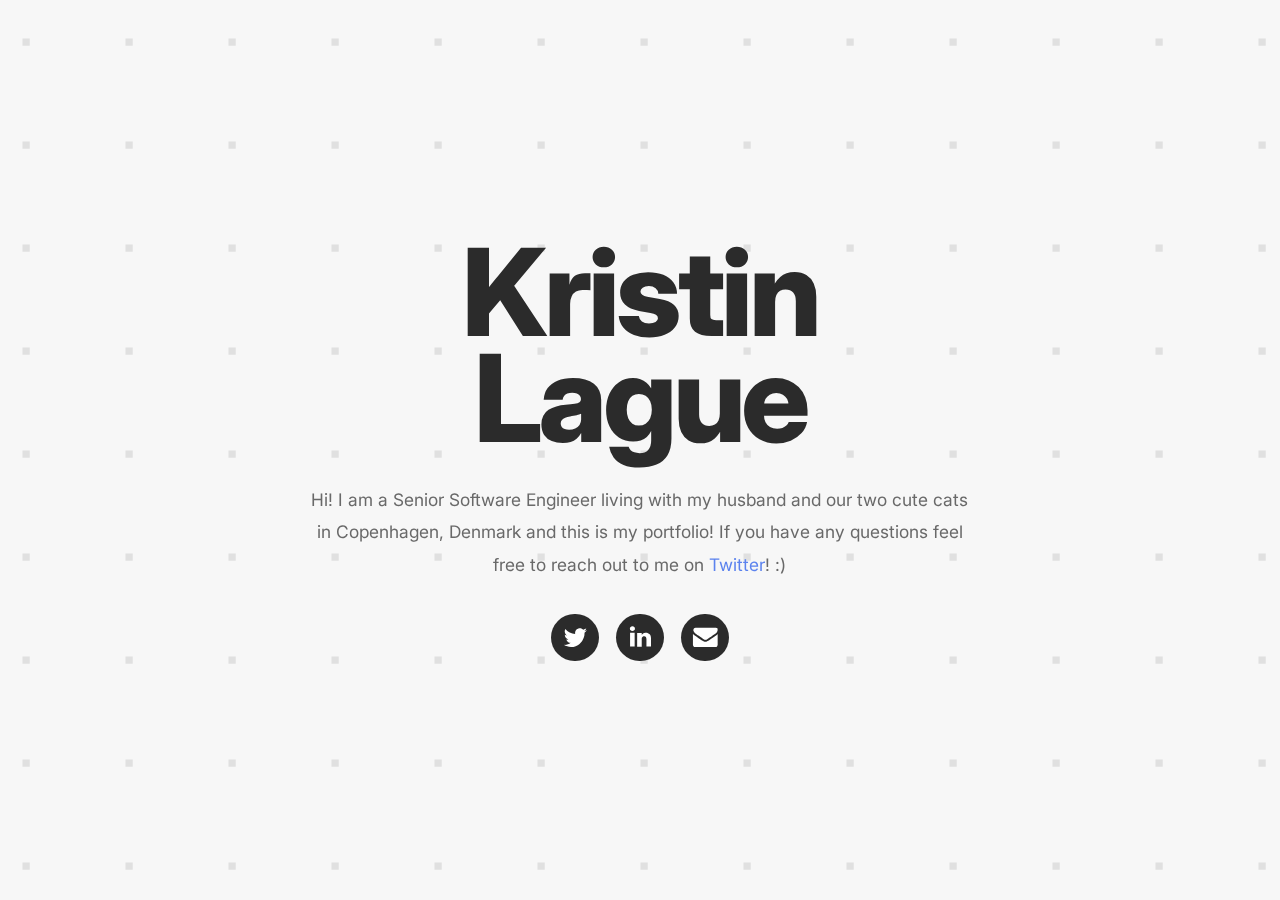
==== index.html @ d28fec61 "Testing Upload" ====
<!DOCTYPE HTML>
<html lang="en">
	<head>
		<title>Portfolio</title>
		<meta charset="utf-8" />
		<meta name="viewport" content="width=device-width,initial-scale=1" />
		<meta name="description" content="test site" />
		<meta property="og:site_name" content="Portfolio" />
		<meta property="og:title" content="Portfolio" />
		<meta property="og:type" content="website" />
		<meta property="og:description" content="test site" />
		<link href="https://fonts.googleapis.com/css?display=swap&family=Inter:800,800italic,400,400italic" rel="stylesheet" type="text/css" />
		<link rel="stylesheet" href="assets/main.css" />
	</head>
	<body>
		<div id="wrapper">
			<div id="main">
				<div class="inner">
					<h1 id="text02">Kristin Lague</h1>
					<p id="text05">Hi! I am a Senior Software Engineer living with my husband and our two cute cats in Copenhagen, Denmark and this is my portfolio! If you have any questions feel free to reach out to me on <a href="https://twitter.com/itsKristinSrsly">Twitter</a>! :)</p>
					<ul id="icons01" class="icons">
						<li>
							<a class="n01" href="https://domain.ext/path">
								<svg><use xlink:href="assets/icons.svg#twitter"></use></svg>
								<span class="label">Twitter</span>
							</a>
						</li><li>
							<a class="n02" href="https://domain.ext/path">
								<svg><use xlink:href="assets/icons.svg#linkedin"></use></svg>
								<span class="label">LinkedIn</span>
							</a>
						</li><li>
							<a class="n03" href="mailto:user@domain.ext">
								<svg><use xlink:href="assets/icons.svg#email"></use></svg>
								<span class="label">Email</span>
							</a>
						</li>
					</ul>
				</div>
			</div>
		</div>
		<script src="assets/main.js"></script>
	</body>
</html>
---- assets/main.css ----
html,body,div,span,applet,object,iframe,h1,h2,h3,h4,h5,h6,p,blockquote,pre,a,abbr,acronym,address,big,cite,code,del,dfn,em,img,ins,kbd,q,s,samp,small,strike,strong,sub,sup,tt,var,b,u,i,center,dl,dt,dd,ol,ul,li,fieldset,form,label,legend,table,caption,tbody,tfoot,thead,tr,th,td,article,aside,canvas,details,embed,figure,figcaption,footer,header,hgroup,menu,nav,output,ruby,section,summary,time,mark,audio,video{margin:0;padding:0;border:0;font-size:100%;font:inherit;vertical-align:baseline;}article,aside,details,figcaption,figure,footer,header,hgroup,menu,nav,section{display:block;}body{line-height:1;}ol,ul{list-style:none;}blockquote,q{quotes:none;}blockquote:before,blockquote:after,q:before,q:after{content:'';content:none;}table{border-collapse:collapse;border-spacing:0;}body{-webkit-text-size-adjust:none}mark{background-color:transparent;color:inherit}input::-moz-focus-inner{border:0;padding:0}input[type="text"],input[type="email"],select,textarea{-moz-appearance:none;-webkit-appearance:none;-ms-appearance:none;appearance:none}

*, *:before, *:after {
	box-sizing: border-box;
}

body {
	line-height: 1.0;
	min-height: var(--viewport-height);
	min-width: 320px;
	overflow-x: hidden;
	word-wrap: break-word;
	background-color: #F7F7F7;
}

body:before {
	background-attachment: scroll;
	content: '';
	display: block;
	height: var(--background-height);
	left: 0;
	pointer-events: none;
	position: fixed;
	top: 0;
	transform: scale(1);
	width: 100vw;
	z-index: 0;
	background-image: url('data:image/svg+xml;charset=utf8,%3Csvg%20xmlns%3D%22http%3A%2F%2Fwww.w3.org%2F2000%2Fsvg%22%20viewBox%3D%220%200%20512%20512%22%20width%3D%22512%22%20height%3D%22512%22%20preserveAspectRatio%3D%22none%22%3E%20%3Crect%20x%3D%22256%22%20y%3D%22256%22%20width%3D%227.01%25%22%20height%3D%227.01%25%22%20fill%3D%22rgba(0,0,0,0.09)%22%20%2F%3E%3C%2Fsvg%3E');
	background-size: 103px;
	background-position: center;
	background-repeat: repeat;
}

:root {
	--background-height: 100vh;
	--site-language-alignment: left;
	--site-language-direction: ltr;
	--site-language-flex-alignment: flex-start;
	--site-language-indent-left: 1;
	--site-language-indent-right: 0;
	--viewport-height: 100vh;
}

html {
	font-size: 18pt;
}

u {
	text-decoration: underline;
}

strong {
	color: inherit;
	font-weight: bolder;
}

em {
	font-style: italic;
}

code {
	background-color: rgba(144,144,144,0.25);
	border-radius: 0.25em;
	font-family: 'Lucida Console', 'Courier New', monospace;
	font-size: 0.9em;
	font-weight: normal;
	letter-spacing: 0;
	margin: 0 0.25em;
	padding: 0.25em 0.5em;
	text-indent: 0;
}

mark {
	background-color: rgba(144,144,144,0.25);
}

s {
	text-decoration: line-through;
}

sub {
	font-size: smaller;
	vertical-align: sub;
}

sup {
	font-size: smaller;
	vertical-align: super;
}

a {
	color: inherit;
	text-decoration: underline;
	transition: color 0.25s ease;
}

#wrapper {
	-webkit-overflow-scrolling: touch;
	align-items: center;
	display: flex;
	flex-direction: column;
	justify-content: center;
	min-height: var(--viewport-height);
	overflow: hidden;
	position: relative;
	z-index: 2;
}

#main {
	--alignment: center;
	--flex-alignment: center;
	--indent-left: 1;
	--indent-right: 1;
	--border-radius-tl: 0;
	--border-radius-tr: 0;
	--border-radius-br: 0;
	--border-radius-bl: 0;
	align-items: center;
	display: flex;
	flex-grow: 0;
	flex-shrink: 0;
	justify-content: center;
	max-width: 100%;
	position: relative;
	text-align: var(--alignment);
	z-index: 1;
}

#main > .inner {
	--padding-horizontal: 4rem;
	--padding-vertical: 6rem;
	--spacing: 1.875rem;
	--width: 46rem;
	border-radius: var(--border-radius-tl) var(--border-radius-tr) var(--border-radius-br) var(--border-radius-bl);
	max-width: 100%;
	position: relative;
	width: var(--width);
	z-index: 1;
	padding: var(--padding-vertical) var(--padding-horizontal);
}

#main > .inner > * {
	margin-top: var(--spacing);
	margin-bottom: var(--spacing);
}

#main > .inner > :first-child {
	margin-top: 0 !important;
}

#main > .inner > :last-child {
	margin-bottom: 0 !important;
}

#main > .inner > .full {
	margin-left: calc(var(--padding-horizontal) * -1);
	max-width: calc(100% + calc(var(--padding-horizontal) * 2) + 0.4725px);
	width: calc(100% + calc(var(--padding-horizontal) * 2) + 0.4725px);
}

#main > .inner > .full:first-child {
	border-top-left-radius: inherit;
	border-top-right-radius: inherit;
	margin-top: calc(var(--padding-vertical) * -1) !important;
}

#main > .inner > .full:last-child {
	border-bottom-left-radius: inherit;
	border-bottom-right-radius: inherit;
	margin-bottom: calc(var(--padding-vertical) * -1) !important;
}

#main > .inner > .full.screen {
	border-radius: 0 !important;
	max-width: 100vw;
	position: relative;
	width: 100vw;
	left: 50%;
	margin-left: -50vw;
	right: auto;
}

body.is-instant #main, body.is-instant #main > .inner > *,body.is-instant #main > .inner > section > *  {
	transition: none !important;
}

body.is-instant:after {
	display: none !important;
	transition: none !important;
}

h1, h2, h3, p {
	direction: var(--site-language-direction);
	position: relative;
}

h1 span.p, h2 span.p, h3 span.p, p span.p {
	display: block;
	position: relative;
}

h1 span[style], h2 span[style], h3 span[style], p span[style], h1 strong, h2 strong, h3 strong, p strong, h1 a, h2 a, h3 a, p a, h1 code, h2 code, h3 code, p code, h1 mark, h2 mark, h3 mark, p mark {
	-webkit-text-fill-color: currentcolor;
}

#text02 {
	color: #2B2B2B;
	font-family: 'Inter', sans-serif;
	letter-spacing: -0.25rem;
	width: 100%;
	font-size: 7em;
	line-height: 0.875;
	font-weight: 800;
}

#text02 mark {
	color: #20243D;
	background-color: transparent;
}

#text02 a {
	text-decoration: none;
}

#text02 a:hover {
	text-decoration: underline;
}

#text02 span.p:nth-child(n + 2) {
	margin-top: 1rem;
}

#text05 {
	color: #696969;
	font-family: 'Inter', sans-serif;
	font-size: 1em;
	line-height: 1.875;
	font-weight: 400;
}

#text05 a {
	color: #5C83EE;
	text-decoration: none;
}

#text05 a:hover {
	color: #10182F;
}

#text05 mark {
	color: #D4AF37;
	background-color: transparent;
}

#text05 span.p:nth-child(n + 2) {
	margin-top: 1rem;
}

.gallery .inner {
	display: inline-block;
	max-width: 100%;
	vertical-align: middle;
}

.gallery ul {
	display: flex;
	flex-wrap: wrap;
	justify-content: var(--flex-alignment);
}

.gallery ul li {
	position: relative;
}

.gallery ul li .thumbnail {
	border-radius: inherit;
	position: relative;
}

.gallery ul li .frame {
	-webkit-backface-visibility: hidden;
	-webkit-transform: translate3d(0, 0, 0);
	display: inline-block;
	overflow: hidden;
	vertical-align: top;
}

.gallery ul li img {
	margin: 0;
	max-width: 100%;
	vertical-align: top;
	width: auto;
}

.gallery ul li .caption {
	width: 100%;
}

.gallery ul li .caption p {
	width: 100%;
}

@keyframes gallery-modal-spinner {
	0% {
		transform: rotate(0deg);
	}

	100% {
		transform: rotate(360deg);
	}
}

.gallery-modal {
	-webkit-tap-highlight-color: rgba(0,0,0,0);
	align-items: center;
	background-color: rgba(10,10,10,0.85);
	display: flex;
	flex-direction: column;
	height: 100%;
	justify-content: center;
	left: 0;
	opacity: 0;
	outline: 0;
	pointer-events: none;
	position: fixed;
	top: 0;
	transition: opacity 0.5s ease, visibility 0.5s, z-index 0.5s, background-color 0.5s ease;
	user-select: none;
	visibility: hidden;
	width: 100%;
	z-index: 0;
}

.gallery-modal:before {
	animation: gallery-modal-spinner 1s infinite linear;
	background-image: url('[data-uri]');
	background-position: center;
	background-repeat: no-repeat;
	background-size: 4rem;
	content: '';
	display: block;
	height: 4rem;
	left: 50%;
	margin: -2rem 0 0 -2rem;
	opacity: 0;
	position: absolute;
	top: 50%;
	transition: opacity 0.25s ease;
	transition-delay: 0.5s;
	width: 4rem;
}

.gallery-modal .inner {
	opacity: 0;
	transform: translateY(0.75em);
	transition: all 0.5s ease;
}

.gallery-modal .inner img {
	box-shadow: 0 1em 3em 0 rgba(0,0,0,0.35);
	display: block;
	max-height: 85vh;
	max-width: 80vw;
}

.gallery-modal .nav {
	background-image: url('[data-uri]');
	background-position: center;
	background-repeat: no-repeat;
	background-size: 3rem;
	cursor: pointer;
	height: 40%;
	max-width: 10vw;
	min-height: 6rem;
	opacity: 0.25;
	position: fixed;
	top: 30%;
	transition: opacity 0.25s ease, transform 0.5s ease;
	width: 8rem;
}

.gallery-modal .nav:hover {
	opacity: 1;
}

.gallery-modal .nav.next {
	right: 0;
}

.gallery-modal .nav.previous {
	left: 0;
	transform: scaleX(-1);
}

.gallery-modal .close {
	background-image: url('[data-uri]');
	background-position: top 1rem right 1rem;
	background-repeat: no-repeat;
	background-size: 3rem;
	cursor: pointer;
	display: block;
	height: 6rem;
	opacity: 0.25;
	position: absolute;
	right: 0;
	top: 0;
	transition: opacity 0.25s ease, transform 0.5s ease;
	width: 6rem;
}

.gallery-modal .close:hover {
	opacity: 1;
}

.gallery-modal.visible {
	opacity: 1;
	pointer-events: auto;
	visibility: visible;
	z-index: 10000;
}

.gallery-modal.visible:before {
	opacity: 1;
}

.gallery-modal.loaded:before {
	opacity: 0 !important;
	transition-delay: 0s !important;
}

.gallery-modal.loaded .inner {
	opacity: 1;
	transform: translateY(0);
}

.gallery-modal.switching .inner {
	transition: opacity 0.375s ease, transform 0.5s ease;
}

.gallery-modal.zooming {
	background-color: rgba(0,0,0,1);
}

.gallery-modal.zooming .nav.next {
	opacity: 0;
	pointer-events: none;
	transform: translateX(50%);
}

.gallery-modal.zooming .nav.previous {
	opacity: 0;
	pointer-events: none;
	transform: translateX(-50%) scaleX(-1);
}

.gallery-modal.zooming .close {
	opacity: 0;
	pointer-events: none;
	transform: translateX(50%) translateY(-50%);
}

.icons {
	display: flex;
	flex-wrap: wrap;
	justify-content: var(--flex-alignment);
	letter-spacing: 0;
	padding: 0;
}

.icons li {
	position: relative;
	z-index: 1;
}

.icons li a {
	align-items: center;
	display: flex;
	justify-content: center;
}

.icons li a svg {
	display: block;
	position: relative;
}

.icons li a + svg {
	display: block;
	height: 100%;
	left: 0;
	pointer-events: none;
	position: absolute;
	top: 0;
	width: 100%;
	z-index: -1;
}

.icons li a .label {
	display: none;
}

#icons01 {
	font-size: 1.375em;
	gap: 1rem;
}

#icons01 li a {
	border-radius: 100%;
	height: 2em;
	width: 2em;
	transition: transform 0.25s ease, color 0.25s ease, background-color 0.25s ease, border-color 0.25s ease;
}

#icons01 li a svg {
	height: 60%;
	width: 60%;
	transition: fill 0.25s ease;
}

#icons01 a {
	background-color: #2B2B2B;
}

#icons01 a svg {
	fill: #FFFFFF;
}

#icons01 li a + svg {
	transition: transform 0.25s ease, fill 0.25s ease, stroke 0.25s ease;
}

#icons01 li a:hover {
	transform: translateY(-11.25%);
}

#icons01 li a:hover + svg {
	transform: translateY(-11.25%);
}

@media (orientation: portrait) {
	.gallery-modal .inner img {
		max-width: 100vw;
	}
	
	.gallery-modal .nav {
		background-image: none;
		max-width: 35%;
		opacity: 1;
		width: 8rem;
	}
	
	.gallery-modal .nav:before {
		background-color: rgba(144,144,144,0.5);
		background-image: url('[data-uri]');
		background-position: center;
		background-repeat: no-repeat;
		background-size: 1.5rem;
		border-radius: 3rem;
		content: '';
		display: block;
		height: 3rem;
		position: absolute;
		right: 1rem;
		top: calc(50% - 1.5rem);
		width: 3rem;
	}
}

@media (max-width: 1920px) {
	
}

@media (max-width: 1680px) {
	html {
		font-size: 13pt;
	}
}

@media (max-width: 1280px) {
	html {
		font-size: 13pt;
	}
	
	
	
	.gallery-modal .nav {
		opacity: 1;
	}
	
	.gallery-modal .close {
		opacity: 1;
	}
}

@media (max-width: 1024px) {
	
}

@media (max-width: 980px) {
	html {
		font-size: 11pt;
	}
}

@media (max-width: 736px) {
	html {
		font-size: 13pt;
	}
	
	
	
	#main > .inner {
		--padding-horizontal: 1.5rem;
		--padding-vertical: 5rem;
		--spacing: 1.875rem;
	}
	
	#text02 {
		letter-spacing: -0.21875rem;
		width: 100%;
		font-size: 5.5em;
		line-height: 0.875;
	}
	
	#text05 {
		letter-spacing: 0rem;
		width: 100%;
		font-size: 1em;
		line-height: 1.875;
	}
	
	.gallery-modal .close {
		background-position: top 0.5rem right 0.5rem;
	}
	
	#icons01 {
		font-size: 1.75em;
		gap: 0.875rem;
	}
}

@media (max-width: 480px) {
	#main > .inner {
		--spacing: 1.640625rem;
	}
}

@media (max-width: 360px) {
	#main > .inner {
		--padding-horizontal: 1.125rem;
		--padding-vertical: 3.75rem;
		--spacing: 1.40625rem;
	}
	
	#text02 {
		font-size: 5.5em;
	}
	
	#text05 {
		font-size: 1em;
	}
	
	#icons01 {
		gap: 0.65625rem;
	}
}
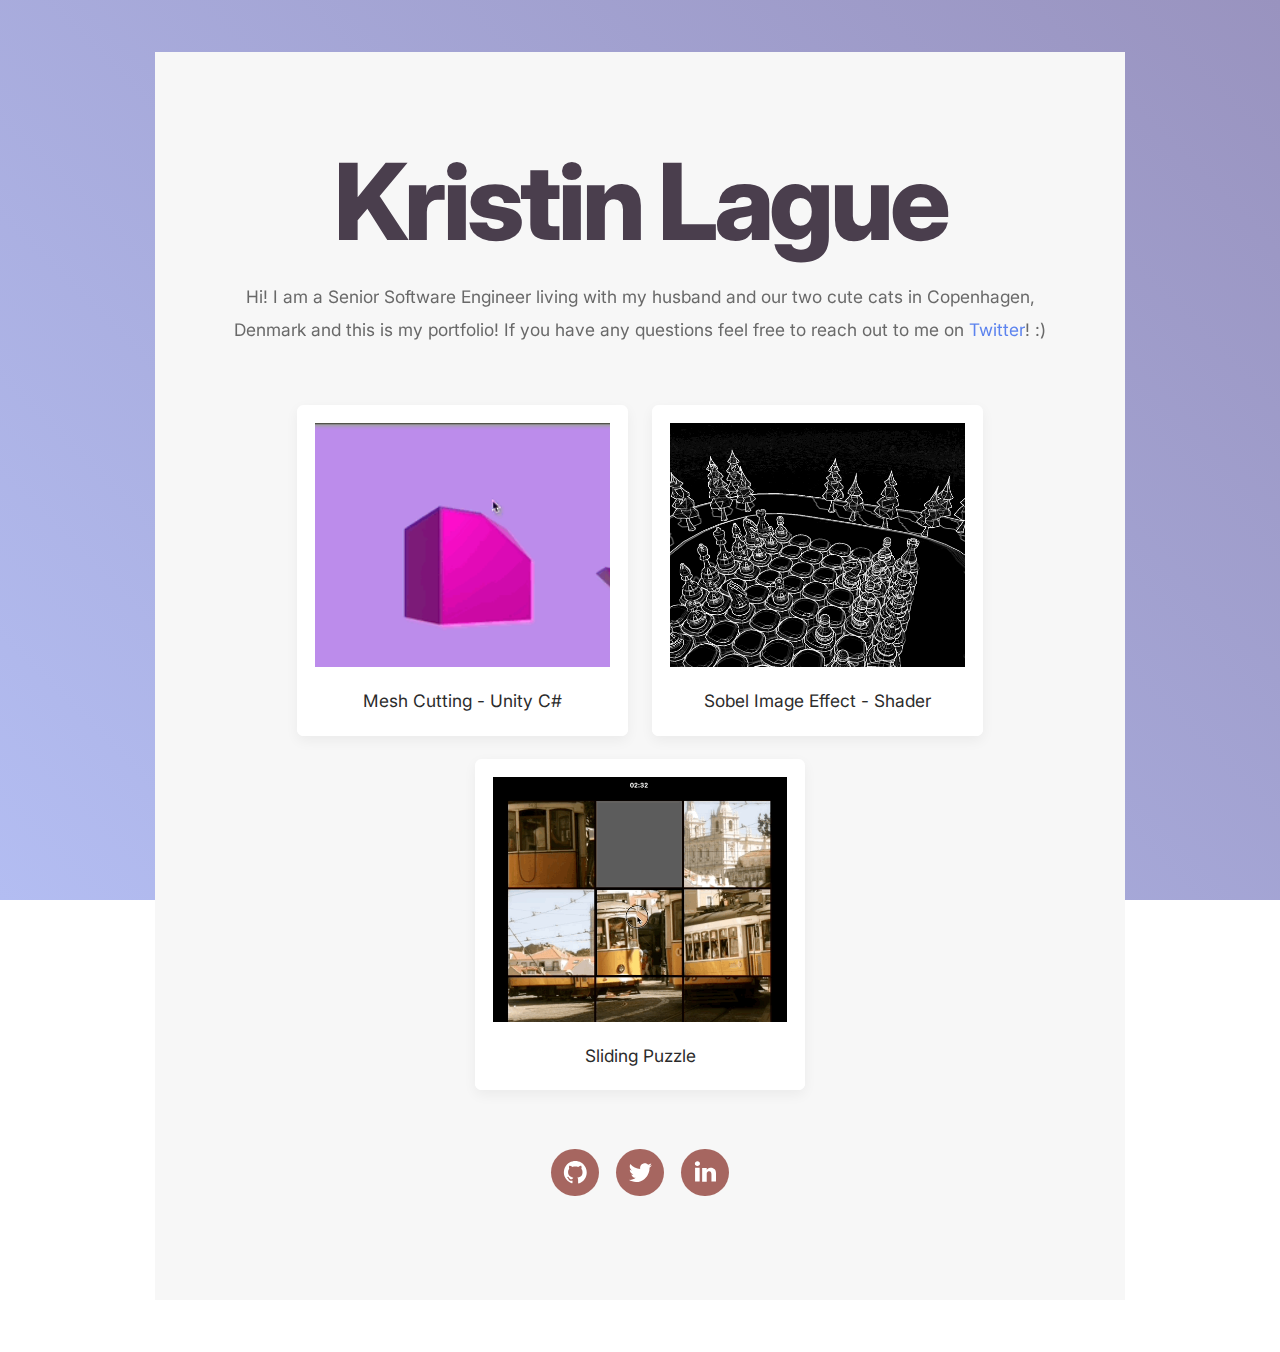
==== commit 369578d8: "Update Website" ====
--- a/index.html
+++ b/index.html
@@ -18,21 +18,34 @@
 				<div class="inner">
 					<h1 id="text02">Kristin Lague</h1>
 					<p id="text05">Hi! I am a Senior Software Engineer living with my husband and our two cute cats in Copenhagen, Denmark and this is my portfolio! If you have any questions feel free to reach out to me on <a href="https://twitter.com/itsKristinSrsly">Twitter</a>! :)</p>
+					<div id="gallery02" class="gallery">
+						<div class="inner">
+							<ul>
+								<li>
+									<a href="https://github.com/KristinLague/Mesh-Cutting" class="thumbnail" data-lightbox-ignore="1"><span class="frame deferred"><img src="[data-uri]%2BPHJlY3QgZmlsbD0idHJhbnNwYXJlbnQiIHdpZHRoPSIxMDAlIiBoZWlnaHQ9IjEwMCUiLz48L3N2Zz4%3D" data-src="assets/images/gallery02/fcddc629.gif" alt="Mesh Cutting - Unity C#" /></span></a><div class="caption"><p>Mesh Cutting - Unity C#</p></div>
+								</li><li>
+									<a href="https://github.com/KristinLague/SobelFilter" class="thumbnail" data-lightbox-ignore="1"><span class="frame deferred"><img src="[data-uri]%3D%3D" data-src="assets/images/gallery02/a46d95d0.gif" alt="Sobel Image Effect - Shader" /></span></a><div class="caption"><p>Sobel Image Effect - Shader</p></div>
+								</li><li>
+									<a href="https://github.com/KristinLague/SlidingPuzzle" class="thumbnail" data-lightbox-ignore="1"><span class="frame deferred"><img src="[data-uri]%3D%3D" data-src="assets/images/gallery02/2ec9d926.gif" alt="Sliding Puzzle" /></span></a><div class="caption"><p>Sliding Puzzle</p></div>
+								</li>
+							</ul>
+						</div>
+					</div>
 					<ul id="icons01" class="icons">
 						<li>
-							<a class="n01" href="https://domain.ext/path">
+							<a class="n01" href="https://github.com/KristinLague">
+								<svg><use xlink:href="assets/icons.svg#github"></use></svg>
+								<span class="label">GitHub</span>
+							</a>
+						</li><li>
+							<a class="n02" href="https://twitter.com/itsKristinSrsly">
 								<svg><use xlink:href="assets/icons.svg#twitter"></use></svg>
 								<span class="label">Twitter</span>
 							</a>
 						</li><li>
-							<a class="n02" href="https://domain.ext/path">
+							<a class="n03" href="https://www.linkedin.com/in/kristin-lague-8781a9155/">
 								<svg><use xlink:href="assets/icons.svg#linkedin"></use></svg>
 								<span class="label">LinkedIn</span>
-							</a>
-						</li><li>
-							<a class="n03" href="mailto:user@domain.ext">
-								<svg><use xlink:href="assets/icons.svg#email"></use></svg>
-								<span class="label">Email</span>
 							</a>
 						</li>
 					</ul>
--- a/assets/main.css
+++ b/assets/main.css
@@ -10,7 +10,6 @@
 	min-width: 320px;
 	overflow-x: hidden;
 	word-wrap: break-word;
-	background-color: #F7F7F7;
 }
 
 body:before {
@@ -25,10 +24,10 @@
 	transform: scale(1);
 	width: 100vw;
 	z-index: 0;
-	background-image: url('data:image/svg+xml;charset=utf8,%3Csvg%20xmlns%3D%22http%3A%2F%2Fwww.w3.org%2F2000%2Fsvg%22%20viewBox%3D%220%200%20512%20512%22%20width%3D%22512%22%20height%3D%22512%22%20preserveAspectRatio%3D%22none%22%3E%20%3Crect%20x%3D%22256%22%20y%3D%22256%22%20width%3D%227.01%25%22%20height%3D%227.01%25%22%20fill%3D%22rgba(0,0,0,0.09)%22%20%2F%3E%3C%2Fsvg%3E');
-	background-size: 103px;
-	background-position: center;
+	background-image: linear-gradient(45deg, #B3BDF2 0%, #9993BF 100%);
+	background-position: 0% 0%;
 	background-repeat: repeat;
+	background-size: auto;
 }
 
 :root {
@@ -91,7 +90,7 @@
 a {
 	color: inherit;
 	text-decoration: underline;
-	transition: color 0.25s ease;
+	transition: none;
 }
 
 #wrapper {
@@ -104,6 +103,7 @@
 	overflow: hidden;
 	position: relative;
 	z-index: 2;
+	padding: 3rem 3rem 3rem 3rem;
 }
 
 #main {
@@ -124,13 +124,14 @@
 	position: relative;
 	text-align: var(--alignment);
 	z-index: 1;
+	background-color: #F7F7F7;
 }
 
 #main > .inner {
 	--padding-horizontal: 4rem;
 	--padding-vertical: 6rem;
 	--spacing: 1.875rem;
-	--width: 46rem;
+	--width: 56rem;
 	border-radius: var(--border-radius-tl) var(--border-radius-tr) var(--border-radius-br) var(--border-radius-bl);
 	max-width: 100%;
 	position: relative;
@@ -189,6 +190,41 @@
 	transition: none !important;
 }
 
+@keyframes loading-spinner {
+	0% {
+		transform: rotate(0deg);
+	}
+
+	100% {
+		transform: rotate(360deg);
+	}
+}
+
+.deferred:before {
+	content: '';
+	display: block;
+	width: 4rem;
+	height: 4rem;
+	position: absolute;
+	top: 50%;
+	left: 50%;
+	margin: -2rem 0 0 -2rem;
+	animation: loading-spinner 1s infinite linear;
+	transition: opacity 0.25s ease;
+	transition-delay: 0.5s;
+	opacity: 0;
+	z-index: -1;
+	background-image: url('[data-uri]');
+	background-position: center;
+	background-repeat: no-repeat;
+	background-size: 3rem;
+}
+
+.deferred.loading:before {
+	opacity: 0.35;
+	z-index: 0;
+}
+
 h1, h2, h3, p {
 	direction: var(--site-language-direction);
 	position: relative;
@@ -204,11 +240,11 @@
 }
 
 #text02 {
-	color: #2B2B2B;
+	color: #4A3E4D;
 	font-family: 'Inter', sans-serif;
 	letter-spacing: -0.25rem;
 	width: 100%;
-	font-size: 7em;
+	font-size: 6.125em;
 	line-height: 0.875;
 	font-weight: 800;
 }
@@ -459,6 +495,79 @@
 	transform: translateX(50%) translateY(-50%);
 }
 
+#gallery02:not(:first-child) {
+	margin-top: 3.375rem !important;
+}
+
+#gallery02:not(:last-child) {
+	margin-bottom: 3.375rem !important;
+}
+
+#gallery02 .inner {
+	max-width: 73rem;
+}
+
+#gallery02 ul li {
+	border-radius: 0.375rem;
+	display: inline-block;
+}
+
+#gallery02 ul li .frame {
+	border-radius: 0.375rem;
+	border-color: #FFFFFF;
+	border-style: solid;
+	border-width: 18px;
+	box-shadow: 0rem 0.25rem 0.75rem 0rem rgba(0,0,0,0.051);
+}
+
+#gallery02 ul li .caption {
+	align-items: flex-end;
+	border-radius: inherit;
+	display: flex;
+	height: 100%;
+	left: 0;
+	pointer-events: none;
+	position: absolute;
+	top: 0;
+	transition: opacity 0.5s ease, transform 0.25s ease, z-index 0.25s ease;
+}
+
+#gallery02 ul li .caption p {
+	border-bottom-left-radius: inherit;
+	border-bottom-right-radius: inherit;
+	padding-bottom: 1.09375rem;
+	padding-left: 1.75rem;
+	padding-right: 1.75rem;
+	padding-top: 1.09375rem;
+	text-align: center;
+	color: #2B2B2B;
+	background-color: #FFFFFF;
+	font-family: 'Inter', sans-serif;
+	font-size: 1em;
+	line-height: 1.75;
+	font-weight: 400;
+}
+
+#gallery02 ul {
+	gap: 1.375rem;
+}
+
+#gallery02 ul li .thumbnail {
+	display: block;
+	transition: none;
+}
+
+#gallery02 ul li img {
+	height: 17rem;
+	object-fit: cover;
+	object-position: center;
+	width: 17rem;
+}
+
+#gallery02 ul li .thumbnail img {
+	transition: none;
+}
+
 .icons {
 	display: flex;
 	flex-wrap: wrap;
@@ -507,13 +616,13 @@
 	border-radius: 100%;
 	height: 2em;
 	width: 2em;
-	transition: transform 0.25s ease, color 0.25s ease, background-color 0.25s ease, border-color 0.25s ease;
+	transition: none;
 }
 
 #icons01 li a svg {
 	height: 60%;
 	width: 60%;
-	transition: fill 0.25s ease;
+	transition: none;
 }
 
 #icons01 a {
@@ -525,15 +634,23 @@
 }
 
 #icons01 li a + svg {
-	transition: transform 0.25s ease, fill 0.25s ease, stroke 0.25s ease;
-}
-
-#icons01 li a:hover {
-	transform: translateY(-11.25%);
-}
-
-#icons01 li a:hover + svg {
-	transform: translateY(-11.25%);
+	transition: none;
+}
+
+#icons01 .n01 {
+	background-color: #A66660;
+}
+
+#icons01 .n02 {
+	background-color: #A66660;
+}
+
+#icons01 .n03 {
+	background-color: #A66660;
+}
+
+#icons01 .n03 svg {
+	fill: #FFFFFF;
 }
 
 @media (orientation: portrait) {
@@ -632,6 +749,55 @@
 		background-position: top 0.5rem right 0.5rem;
 	}
 	
+	#gallery02:not(:first-child) {
+		margin-top: 2.53125rem !important;
+	}
+	
+	#gallery02:not(:last-child) {
+		margin-bottom: 2.53125rem !important;
+	}
+	
+	#gallery02 ul li .caption {
+		opacity: 1;
+	}
+	
+	#gallery02 ul li .thumbnail:hover + .caption {
+		opacity: 1;
+	}
+	
+	#gallery02 ul li .caption p {
+		letter-spacing: 0rem;
+		font-size: 1em;
+		line-height: 1.75;
+	}
+	
+	#gallery02 ul li img {
+		height: auto;
+		width: 100%;
+		display: block;
+		max-height: none;
+	}
+	
+	#gallery02 .inner {
+		width: 100%;
+	}
+	
+	#gallery02 ul {
+		flex-direction: column;
+	}
+	
+	#gallery02 ul li {
+		width: 100%;
+	}
+	
+	#gallery02 ul li .thumbnail {
+		display: block;
+	}
+	
+	#gallery02 ul li .frame {
+		display: block;
+	}
+	
 	#icons01 {
 		font-size: 1.75em;
 		gap: 0.875rem;
@@ -659,6 +825,14 @@
 		font-size: 1em;
 	}
 	
+	#gallery02 ul li .caption p {
+		font-size: 1em;
+	}
+	
+	#gallery02 ul {
+		gap: 1.03125rem;
+	}
+	
 	#icons01 {
 		gap: 0.65625rem;
 	}
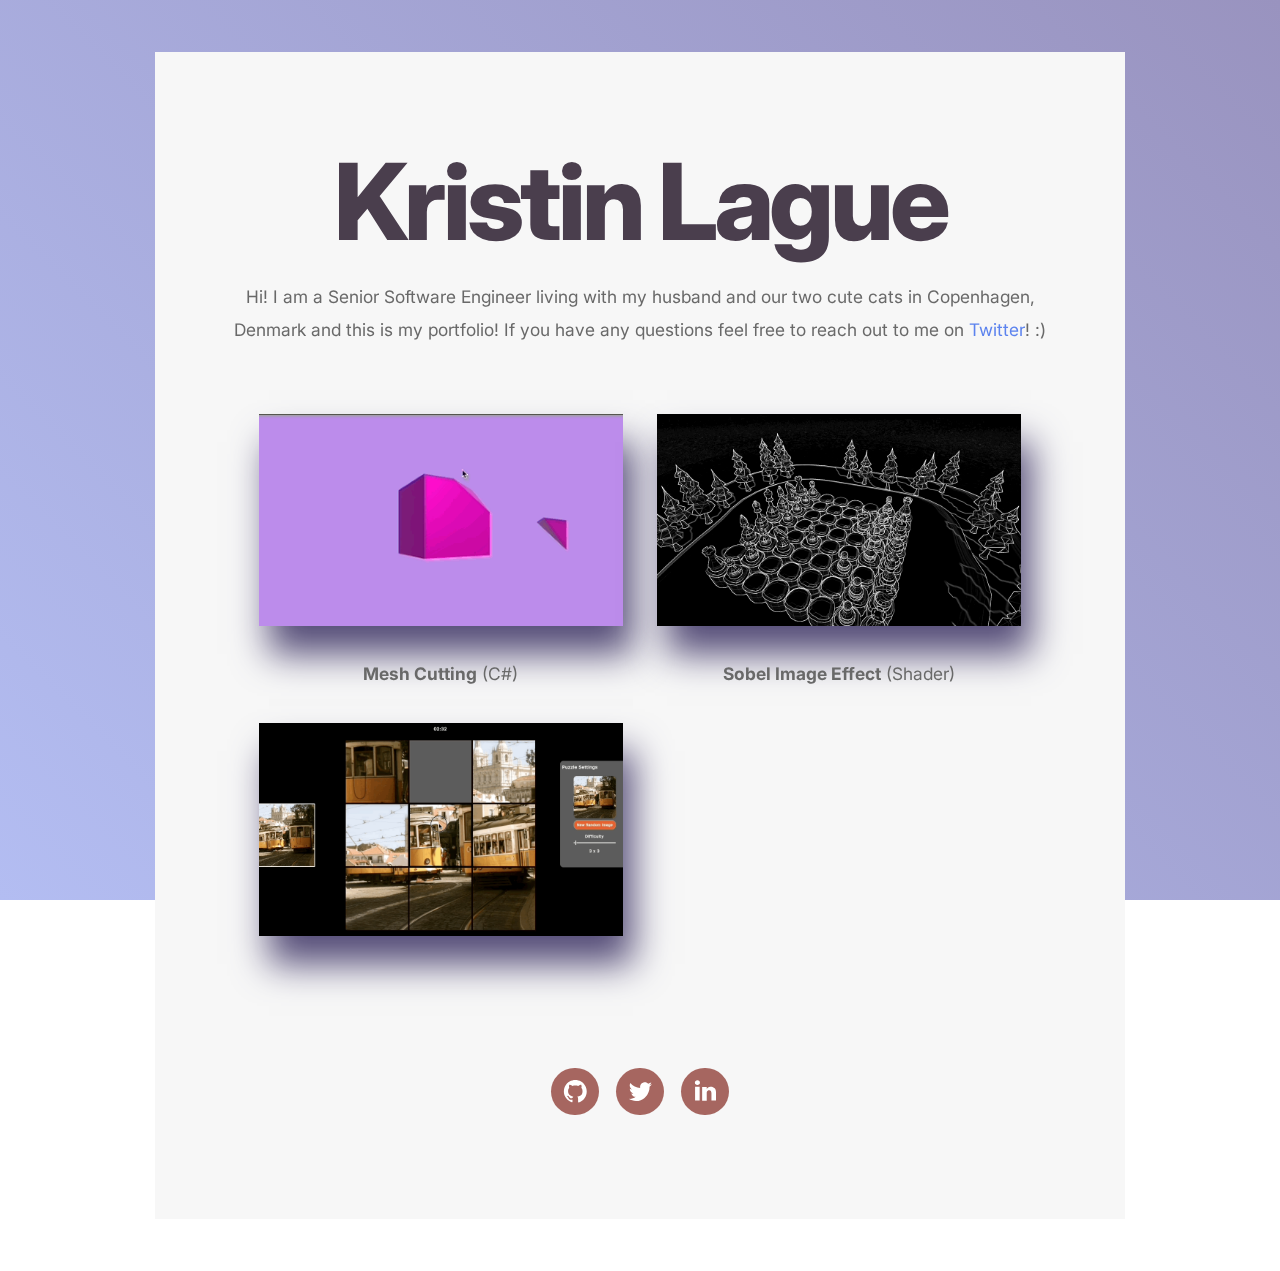
==== commit 37fea237: "Update Website again" ====
--- a/index.html
+++ b/index.html
@@ -1,15 +1,15 @@
 <!DOCTYPE HTML>
 <html lang="en">
 	<head>
-		<title>Portfolio</title>
+		<title>Kristin Lague</title>
 		<meta charset="utf-8" />
 		<meta name="viewport" content="width=device-width,initial-scale=1" />
-		<meta name="description" content="test site" />
-		<meta property="og:site_name" content="Portfolio" />
-		<meta property="og:title" content="Portfolio" />
+		<meta name="description" content="A Portfolio" />
+		<meta property="og:site_name" content="Kristin Lague" />
+		<meta property="og:title" content="Kristin Lague" />
 		<meta property="og:type" content="website" />
-		<meta property="og:description" content="test site" />
-		<link href="https://fonts.googleapis.com/css?display=swap&family=Inter:800,800italic,400,400italic" rel="stylesheet" type="text/css" />
+		<meta property="og:description" content="A Portfolio" />
+		<link href="https://fonts.googleapis.com/css?display=swap&family=Inter:800,800italic,400,400italic,900,900italic,700,700italic" rel="stylesheet" type="text/css" />
 		<link rel="stylesheet" href="assets/main.css" />
 	</head>
 	<body>
@@ -18,17 +18,26 @@
 				<div class="inner">
 					<h1 id="text02">Kristin Lague</h1>
 					<p id="text05">Hi! I am a Senior Software Engineer living with my husband and our two cute cats in Copenhagen, Denmark and this is my portfolio! If you have any questions feel free to reach out to me on <a href="https://twitter.com/itsKristinSrsly">Twitter</a>! :)</p>
-					<div id="gallery02" class="gallery">
-						<div class="inner">
-							<ul>
-								<li>
-									<a href="https://github.com/KristinLague/Mesh-Cutting" class="thumbnail" data-lightbox-ignore="1"><span class="frame deferred"><img src="[data-uri]%2BPHJlY3QgZmlsbD0idHJhbnNwYXJlbnQiIHdpZHRoPSIxMDAlIiBoZWlnaHQ9IjEwMCUiLz48L3N2Zz4%3D" data-src="assets/images/gallery02/fcddc629.gif" alt="Mesh Cutting - Unity C#" /></span></a><div class="caption"><p>Mesh Cutting - Unity C#</p></div>
-								</li><li>
-									<a href="https://github.com/KristinLague/SobelFilter" class="thumbnail" data-lightbox-ignore="1"><span class="frame deferred"><img src="[data-uri]%3D%3D" data-src="assets/images/gallery02/a46d95d0.gif" alt="Sobel Image Effect - Shader" /></span></a><div class="caption"><p>Sobel Image Effect - Shader</p></div>
-								</li><li>
-									<a href="https://github.com/KristinLague/SlidingPuzzle" class="thumbnail" data-lightbox-ignore="1"><span class="frame deferred"><img src="[data-uri]%3D%3D" data-src="assets/images/gallery02/2ec9d926.gif" alt="Sliding Puzzle" /></span></a><div class="caption"><p>Sliding Puzzle</p></div>
-								</li>
-							</ul>
+					<div id="container01" class="container columns">
+						<div class="wrapper">
+							<div class="inner">
+								<div>
+									<div id="image01" class="image" data-position="center">
+										<a href="https://github.com/KristinLague/Mesh-Cutting" class="frame deferred"><img src="[data-uri]%2BPHJlY3QgZmlsbD0idHJhbnNwYXJlbnQiIHdpZHRoPSIxMDAlIiBoZWlnaHQ9IjEwMCUiLz48L3N2Zz4%3D" data-src="assets/images/image01.gif" alt="Mesh Cutting Gif" /></a>
+									</div>
+									<p id="text01"><strong>Mesh Cutting</strong> (C#)</p>
+									<div id="image03" class="image" data-position="center">
+										<a href="https://github.com/KristinLague/SlidingPuzzle" class="frame deferred"><img src="[data-uri]%3D%3D" data-src="assets/images/image03.gif" alt="Sliding Puzzle Gif" /></a>
+									</div>
+									<p id="text04"><strong>Sliding Puzzle</strong> (C#)</p>
+								</div>
+								<div>
+									<div id="image02" class="image" data-position="center">
+										<a href="https://github.com/KristinLague/SobelFilter" class="frame deferred"><img src="[data-uri]%3D%3D" data-src="assets/images/image02.gif" alt="Sobel Gif" /></a>
+									</div>
+									<p id="text03"><strong>Sobel Image Effect</strong> (Shader)</p>
+								</div>
+							</div>
 						</div>
 					</div>
 					<ul id="icons01" class="icons">
--- a/assets/main.css
+++ b/assets/main.css
@@ -292,279 +292,352 @@
 	margin-top: 1rem;
 }
 
-.gallery .inner {
+#text01 {
+	color: #696969;
+	font-family: 'Inter', sans-serif;
+	font-size: 1em;
+	line-height: 1.875;
+	font-weight: 400;
+}
+
+#text01 a {
+	color: #5C83EE;
+	text-decoration: none;
+}
+
+#text01 a:hover {
+	color: #10182F;
+}
+
+#text01 mark {
+	color: #D4AF37;
+	background-color: transparent;
+}
+
+#text01 span.p:nth-child(n + 2) {
+	margin-top: 1rem;
+}
+
+#text04 {
+	color: #696969;
+	font-family: 'Inter', sans-serif;
+	font-size: 1em;
+	line-height: 1.875;
+	font-weight: 400;
+}
+
+#text04 a {
+	color: #5C83EE;
+	text-decoration: none;
+}
+
+#text04 a:hover {
+	color: #10182F;
+}
+
+#text04 mark {
+	color: #D4AF37;
+	background-color: transparent;
+}
+
+#text04 span.p:nth-child(n + 2) {
+	margin-top: 1rem;
+}
+
+#text03 {
+	color: #696969;
+	font-family: 'Inter', sans-serif;
+	font-size: 1em;
+	line-height: 1.875;
+	font-weight: 400;
+}
+
+#text03 a {
+	color: #5C83EE;
+	text-decoration: none;
+}
+
+#text03 a:hover {
+	color: #10182F;
+}
+
+#text03 mark {
+	color: #D4AF37;
+	background-color: transparent;
+}
+
+#text03 span.p:nth-child(n + 2) {
+	margin-top: 1rem;
+}
+
+.container {
+	position: relative;
+}
+
+.container > .wrapper {
+	vertical-align: top;
+	position: relative;
+	max-width: 100%;
+	border-radius: inherit;
+}
+
+.container > .wrapper > .inner {
+	vertical-align: top;
+	position: relative;
+	max-width: 100%;
+	border-radius: inherit;
+	text-align: var(--alignment);
+}
+
+#main .container.full:first-child > .wrapper {
+	border-top-left-radius: inherit;
+	border-top-right-radius: inherit;
+}
+
+#main .container.full:last-child > .wrapper {
+	border-bottom-left-radius: inherit;
+	border-bottom-right-radius: inherit;
+}
+
+#main .container.full:first-child > .wrapper > .inner {
+	border-top-left-radius: inherit;
+	border-top-right-radius: inherit;
+}
+
+#main .container.full:last-child > .wrapper > .inner {
+	border-bottom-left-radius: inherit;
+	border-bottom-right-radius: inherit;
+}
+
+#container01 > .wrapper {
 	display: inline-block;
+	width: 75rem;
+	background-color: transparent;
+}
+
+#container01 > .wrapper > .inner {
+	--gutters: 2rem;
+	--padding-horizontal: 2rem;
+	--padding-vertical: 2rem;
+	padding: var(--padding-vertical) var(--padding-horizontal);
+}
+
+#container01.default > .wrapper > .inner > * {
+	margin-bottom: var(--spacing);
+	margin-top: var(--spacing);
+}
+
+#container01.default > .wrapper > .inner > *:first-child {
+	margin-top: 0 !important;
+}
+
+#container01.default > .wrapper > .inner > *:last-child {
+	margin-bottom: 0 !important;
+}
+
+#container01.columns > .wrapper > .inner {
+	flex-wrap: wrap;
+	display: flex;
+	align-items: flex-start;
+}
+
+#container01.columns > .wrapper > .inner > * {
+	flex-grow: 0;
+	flex-shrink: 0;
 	max-width: 100%;
-	vertical-align: middle;
-}
-
-.gallery ul {
-	display: flex;
-	flex-wrap: wrap;
-	justify-content: var(--flex-alignment);
-}
-
-.gallery ul li {
-	position: relative;
-}
-
-.gallery ul li .thumbnail {
+	text-align: var(--alignment);
+	padding: 0 0 0 var(--gutters);
+}
+
+#container01.columns > .wrapper > .inner > * > * {
+	margin-bottom: var(--spacing);
+	margin-top: var(--spacing);
+}
+
+#container01.columns > .wrapper > .inner > * > *:first-child {
+	margin-top: 0 !important;
+}
+
+#container01.columns > .wrapper > .inner > * > *:last-child {
+	margin-bottom: 0 !important;
+}
+
+#container01.columns > .wrapper > .inner > *:first-child {
+	margin-left: calc(var(--gutters) * -1);
+}
+
+#container01.default > .wrapper > .inner > .full {
+	margin-left: calc(var(--padding-horizontal) * -1);
+	max-width: none !important;
+	width: calc(100% + (var(--padding-horizontal) * 2) + 0.4725px);
+}
+
+#container01.default > .wrapper > .inner > .full:first-child {
+	margin-top: calc(var(--padding-vertical) * -1) !important;
+	border-top-left-radius: inherit;
+	border-top-right-radius: inherit;
+}
+
+#container01.default > .wrapper > .inner > .full:last-child {
+	margin-bottom: calc(var(--padding-vertical) * -1) !important;
+	border-bottom-left-radius: inherit;
+	border-bottom-right-radius: inherit;
+}
+
+#container01.columns > .wrapper > .inner > div > .full {
+	margin-left: calc(var(--gutters) * -0.5);
+	max-width: none !important;
+	width: calc(100% + var(--gutters) + 0.4725px);
+}
+
+#container01.columns > .wrapper > .inner > div:first-child > .full {
+	margin-left: calc(var(--padding-horizontal) * -1);
+	width: calc(100% + var(--padding-horizontal) + calc(var(--gutters) * 0.5) + 0.4725px);
+}
+
+#container01.columns > .wrapper > .inner > div:last-child > .full {
+	width: calc(100% + var(--padding-horizontal) + calc(var(--gutters) * 0.5) + 0.4725px);
+}
+
+#container01.columns > .wrapper > .inner > div > .full:first-child {
+	margin-top: calc(var(--padding-vertical) * -1) !important;
+}
+
+#container01.columns > .wrapper > .inner > div > .full:last-child {
+	margin-bottom: calc(var(--padding-vertical) * -1) !important;
+}
+
+#container01.columns > .wrapper > .inner > div:first-child, #container01.columns > .wrapper > .inner > div:first-child > .full:first-child {
+	border-top-left-radius: inherit;
+}
+
+#container01.columns > .wrapper > .inner > div:last-child, #container01.columns > .wrapper > .inner > div:last-child > .full:first-child {
+	border-top-right-radius: inherit;
+}
+
+#container01.columns > .wrapper > .inner > .full {
+	align-self: stretch;
+}
+
+#container01.columns > .wrapper > .inner > .full:first-child {
+	border-bottom-left-radius: inherit;
+	border-top-left-radius: inherit;
+}
+
+#container01.columns > .wrapper > .inner > .full:last-child {
+	border-bottom-right-radius: inherit;
+	border-top-right-radius: inherit;
+}
+
+#container01.columns > .wrapper > .inner > .full > .full:first-child:last-child {
 	border-radius: inherit;
-	position: relative;
-}
-
-.gallery ul li .frame {
+	height: calc(100% + (var(--padding-vertical) * 2));
+}
+
+#container01.columns > .wrapper > .inner > .full > .full:first-child:last-child > * {
+	border-radius: inherit;
+	height: 100%;
+	position: absolute;
+	width: 100%;
+}
+
+#container01 > .wrapper > .inner > :nth-child(1) {
+	width: calc(50% + (var(--gutters) / 2));
+}
+
+#container01 > .wrapper > .inner > :nth-child(2) {
+	width: calc(50% + (var(--gutters) / 2));
+}
+
+.image {
+	display: block;
+	line-height: 0;
+	max-width: 100%;
+	position: relative;
+}
+
+.image .frame {
 	-webkit-backface-visibility: hidden;
 	-webkit-transform: translate3d(0, 0, 0);
 	display: inline-block;
+	max-width: 100%;
 	overflow: hidden;
 	vertical-align: top;
-}
-
-.gallery ul li img {
-	margin: 0;
+	width: 100%;
+}
+
+.image .frame img {
+	border-radius: 0 !important;
 	max-width: 100%;
 	vertical-align: top;
-	width: auto;
-}
-
-.gallery ul li .caption {
-	width: 100%;
-}
-
-.gallery ul li .caption p {
-	width: 100%;
-}
-
-@keyframes gallery-modal-spinner {
-	0% {
-		transform: rotate(0deg);
-	}
-
-	100% {
-		transform: rotate(360deg);
-	}
-}
-
-.gallery-modal {
-	-webkit-tap-highlight-color: rgba(0,0,0,0);
-	align-items: center;
-	background-color: rgba(10,10,10,0.85);
-	display: flex;
-	flex-direction: column;
-	height: 100%;
-	justify-content: center;
-	left: 0;
-	opacity: 0;
-	outline: 0;
-	pointer-events: none;
-	position: fixed;
-	top: 0;
-	transition: opacity 0.5s ease, visibility 0.5s, z-index 0.5s, background-color 0.5s ease;
-	user-select: none;
-	visibility: hidden;
-	width: 100%;
-	z-index: 0;
-}
-
-.gallery-modal:before {
-	animation: gallery-modal-spinner 1s infinite linear;
-	background-image: url('[data-uri]');
-	background-position: center;
-	background-repeat: no-repeat;
-	background-size: 4rem;
-	content: '';
+	width: inherit;
+}
+
+.image.full .frame {
 	display: block;
-	height: 4rem;
-	left: 50%;
-	margin: -2rem 0 0 -2rem;
-	opacity: 0;
-	position: absolute;
-	top: 50%;
-	transition: opacity 0.25s ease;
-	transition-delay: 0.5s;
-	width: 4rem;
-}
-
-.gallery-modal .inner {
-	opacity: 0;
-	transform: translateY(0.75em);
-	transition: all 0.5s ease;
-}
-
-.gallery-modal .inner img {
-	box-shadow: 0 1em 3em 0 rgba(0,0,0,0.35);
-	display: block;
-	max-height: 85vh;
-	max-width: 80vw;
-}
-
-.gallery-modal .nav {
-	background-image: url('[data-uri]');
-	background-position: center;
-	background-repeat: no-repeat;
-	background-size: 3rem;
-	cursor: pointer;
-	height: 40%;
-	max-width: 10vw;
-	min-height: 6rem;
-	opacity: 0.25;
-	position: fixed;
-	top: 30%;
-	transition: opacity 0.25s ease, transform 0.5s ease;
-	width: 8rem;
-}
-
-.gallery-modal .nav:hover {
-	opacity: 1;
-}
-
-.gallery-modal .nav.next {
-	right: 0;
-}
-
-.gallery-modal .nav.previous {
-	left: 0;
-	transform: scaleX(-1);
-}
-
-.gallery-modal .close {
-	background-image: url('[data-uri]');
-	background-position: top 1rem right 1rem;
-	background-repeat: no-repeat;
-	background-size: 3rem;
-	cursor: pointer;
-	display: block;
-	height: 6rem;
-	opacity: 0.25;
-	position: absolute;
-	right: 0;
-	top: 0;
-	transition: opacity 0.25s ease, transform 0.5s ease;
-	width: 6rem;
-}
-
-.gallery-modal .close:hover {
-	opacity: 1;
-}
-
-.gallery-modal.visible {
-	opacity: 1;
-	pointer-events: auto;
-	visibility: visible;
-	z-index: 10000;
-}
-
-.gallery-modal.visible:before {
-	opacity: 1;
-}
-
-.gallery-modal.loaded:before {
-	opacity: 0 !important;
-	transition-delay: 0s !important;
-}
-
-.gallery-modal.loaded .inner {
-	opacity: 1;
-	transform: translateY(0);
-}
-
-.gallery-modal.switching .inner {
-	transition: opacity 0.375s ease, transform 0.5s ease;
-}
-
-.gallery-modal.zooming {
-	background-color: rgba(0,0,0,1);
-}
-
-.gallery-modal.zooming .nav.next {
-	opacity: 0;
-	pointer-events: none;
-	transform: translateX(50%);
-}
-
-.gallery-modal.zooming .nav.previous {
-	opacity: 0;
-	pointer-events: none;
-	transform: translateX(-50%) scaleX(-1);
-}
-
-.gallery-modal.zooming .close {
-	opacity: 0;
-	pointer-events: none;
-	transform: translateX(50%) translateY(-50%);
-}
-
-#gallery02:not(:first-child) {
-	margin-top: 3.375rem !important;
-}
-
-#gallery02:not(:last-child) {
-	margin-bottom: 3.375rem !important;
-}
-
-#gallery02 .inner {
-	max-width: 73rem;
-}
-
-#gallery02 ul li {
-	border-radius: 0.375rem;
-	display: inline-block;
-}
-
-#gallery02 ul li .frame {
-	border-radius: 0.375rem;
-	border-color: #FFFFFF;
-	border-style: solid;
-	border-width: 18px;
-	box-shadow: 0rem 0.25rem 0.75rem 0rem rgba(0,0,0,0.051);
-}
-
-#gallery02 ul li .caption {
-	align-items: flex-end;
-	border-radius: inherit;
-	display: flex;
-	height: 100%;
-	left: 0;
-	pointer-events: none;
-	position: absolute;
-	top: 0;
-	transition: opacity 0.5s ease, transform 0.25s ease, z-index 0.25s ease;
-}
-
-#gallery02 ul li .caption p {
+}
+
+.image.full:first-child .frame {
+	border-top-left-radius: inherit;
+	border-top-right-radius: inherit;
+}
+
+.image.full:last-child .frame {
 	border-bottom-left-radius: inherit;
 	border-bottom-right-radius: inherit;
-	padding-bottom: 1.09375rem;
-	padding-left: 1.75rem;
-	padding-right: 1.75rem;
-	padding-top: 1.09375rem;
-	text-align: center;
-	color: #2B2B2B;
-	background-color: #FFFFFF;
-	font-family: 'Inter', sans-serif;
-	font-size: 1em;
-	line-height: 1.75;
-	font-weight: 400;
-}
-
-#gallery02 ul {
-	gap: 1.375rem;
-}
-
-#gallery02 ul li .thumbnail {
-	display: block;
+}
+
+#image01 .frame {
+	width: 22rem;
+	height: 12.25rem;
+	box-shadow: 0.599rem 1.644rem 2rem 0rem #554D78;
 	transition: none;
 }
 
-#gallery02 ul li img {
-	height: 17rem;
+#image01 img {
+	height: 100% !important;
 	object-fit: cover;
 	object-position: center;
-	width: 17rem;
-}
-
-#gallery02 ul li .thumbnail img {
+	width: 100% !important;
+}
+
+#image01 .frame img {
+	transition: none;
+}
+
+#image03 .frame {
+	width: 22rem;
+	height: 12.25rem;
+	box-shadow: 0.599rem 1.644rem 2rem 0rem #554D78;
+	transition: none;
+}
+
+#image03 img {
+	height: 100% !important;
+	object-fit: cover;
+	object-position: center;
+	width: 100% !important;
+}
+
+#image03 .frame img {
+	transition: none;
+}
+
+#image02 .frame {
+	width: 22rem;
+	height: 12.25rem;
+	box-shadow: 0.599rem 1.644rem 2rem 0rem #554D78;
+	transition: none;
+}
+
+#image02 img {
+	height: 100% !important;
+	object-fit: cover;
+	object-position: center;
+	width: 100% !important;
+}
+
+#image02 .frame img {
 	transition: none;
 }
 
@@ -653,35 +726,6 @@
 	fill: #FFFFFF;
 }
 
-@media (orientation: portrait) {
-	.gallery-modal .inner img {
-		max-width: 100vw;
-	}
-	
-	.gallery-modal .nav {
-		background-image: none;
-		max-width: 35%;
-		opacity: 1;
-		width: 8rem;
-	}
-	
-	.gallery-modal .nav:before {
-		background-color: rgba(144,144,144,0.5);
-		background-image: url('[data-uri]');
-		background-position: center;
-		background-repeat: no-repeat;
-		background-size: 1.5rem;
-		border-radius: 3rem;
-		content: '';
-		display: block;
-		height: 3rem;
-		position: absolute;
-		right: 1rem;
-		top: calc(50% - 1.5rem);
-		width: 3rem;
-	}
-}
-
 @media (max-width: 1920px) {
 	
 }
@@ -695,16 +739,6 @@
 @media (max-width: 1280px) {
 	html {
 		font-size: 13pt;
-	}
-	
-	
-	
-	.gallery-modal .nav {
-		opacity: 1;
-	}
-	
-	.gallery-modal .close {
-		opacity: 1;
 	}
 }
 
@@ -745,57 +779,163 @@
 		line-height: 1.875;
 	}
 	
-	.gallery-modal .close {
-		background-position: top 0.5rem right 0.5rem;
-	}
-	
-	#gallery02:not(:first-child) {
-		margin-top: 2.53125rem !important;
-	}
-	
-	#gallery02:not(:last-child) {
-		margin-bottom: 2.53125rem !important;
-	}
-	
-	#gallery02 ul li .caption {
-		opacity: 1;
-	}
-	
-	#gallery02 ul li .thumbnail:hover + .caption {
-		opacity: 1;
-	}
-	
-	#gallery02 ul li .caption p {
+	#text01 {
 		letter-spacing: 0rem;
+		width: 100%;
 		font-size: 1em;
-		line-height: 1.75;
-	}
-	
-	#gallery02 ul li img {
+		line-height: 1.875;
+	}
+	
+	#text04 {
+		letter-spacing: 0rem;
+		width: 100%;
+		font-size: 1em;
+		line-height: 1.875;
+	}
+	
+	#text03 {
+		letter-spacing: 0rem;
+		width: 100%;
+		font-size: 1em;
+		line-height: 1.875;
+	}
+	
+	
+	
+	#container01 > .wrapper > .inner {
+		--gutters: 2rem;
+		--padding-horizontal: 2rem;
+		--padding-vertical: 2rem;
+	}
+	
+	#container01.columns > .wrapper > .inner {
+		flex-direction: column !important;
+		flex-wrap: nowrap !important;
+	}
+	
+	#container01.columns > .wrapper > .inner > span {
+		height: 0;
+		margin-top: calc(var(--gutters) * -1);
+		pointer-events: none;
+		visibility: hidden;
+	}
+	
+	#container01.columns > .wrapper > .inner > *:first-child {
+		margin-left: 0 !important;
+		padding-top: 0 !important;
+	}
+	
+	#container01.columns > .wrapper > .inner > * {
+		padding: calc(var(--gutters) * 0.5) 0 !important;
+	}
+	
+	#container01.columns > .wrapper > .inner > *:last-child {
+		padding-bottom: 0 !important;
+	}
+	
+	#container01.columns > .wrapper > .inner > div > .full {
+		margin-left: calc(var(--padding-horizontal) * -1);
+		width: calc(100% + (var(--padding-horizontal) * 2) + 0.4725px);
+	}
+	
+	#container01.columns > .wrapper > .inner > div:first-of-type > .full {
+		margin-left: calc(var(--padding-horizontal) * -1);
+		width: calc(100% + (var(--padding-horizontal) * 2) + 0.4725px);
+	}
+	
+	#container01.columns > .wrapper > .inner > div:last-of-type > .full {
+		margin-left: calc(var(--padding-horizontal) * -1);
+		width: calc(100% + (var(--padding-horizontal) * 2) + 0.4725px);
+	}
+	
+	#container01.columns > .wrapper > .inner > div > .full:first-child {
+		margin-top: calc(var(--gutters) * -0.5) !important;
+	}
+	
+	#container01.columns > .wrapper > .inner > div > .full:last-child {
+		margin-bottom: calc(var(--gutters) * -0.5) !important;
+	}
+	
+	#container01.columns > .wrapper > .inner > div:first-of-type > .full:first-child {
+		margin-top: calc(var(--padding-vertical) * -1) !important;
+	}
+	
+	#container01.columns > .wrapper > .inner > div:last-of-type > .full:last-child {
+		margin-bottom: calc(var(--padding-vertical) * -1) !important;
+	}
+	
+	#container01.columns > .wrapper > .inner > div:first-of-type, #container01.columns > .wrapper > .inner > div:first-of-type > .full:first-child {
+		border-top-left-radius: inherit;
+		border-top-right-radius: inherit;
+	}
+	
+	#container01.columns > .wrapper > .inner > div:last-of-type, #container01.columns > .wrapper > .inner > div:last-of-type > .full:last-child {
+		border-bottom-left-radius: inherit;
+		border-bottom-right-radius: inherit;
+	}
+	
+	#container01.columns > .wrapper > .inner > div:first-of-type, #container01.columns > .wrapper > .inner > div:first-of-type > .full:last-child {
+		border-bottom-left-radius: 0 !important;
+	}
+	
+	#container01.columns > .wrapper > .inner > div:last-of-type, #container01.columns > .wrapper > .inner > div:last-of-type > .full:first-child {
+		border-top-right-radius: 0 !important;
+	}
+	
+	#container01.columns > .wrapper > .inner > .full > .full:first-child:last-child {
 		height: auto;
-		width: 100%;
-		display: block;
-		max-height: none;
-	}
-	
-	#gallery02 .inner {
-		width: 100%;
-	}
-	
-	#gallery02 ul {
-		flex-direction: column;
-	}
-	
-	#gallery02 ul li {
-		width: 100%;
-	}
-	
-	#gallery02 ul li .thumbnail {
-		display: block;
-	}
-	
-	#gallery02 ul li .frame {
-		display: block;
+	}
+	
+	#container01.columns > .wrapper > .inner > .full > .full:first-child:last-child > * {
+		height: auto;
+		position: relative;
+		width: auto;
+	}
+	
+	#container01 > .wrapper > .inner > :nth-child(1) {
+		min-height: 100% !important;
+		width: 100% !important;
+	}
+	
+	#container01 > .wrapper > .inner > :nth-child(2) {
+		min-height: 100% !important;
+		width: 100% !important;
+	}
+	
+	#image01 .frame {
+		width: 22rem;
+		height: 15.3125rem !important;
+	}
+	
+	#image01 img {
+		height: 100% !important;
+		object-fit: cover;
+		object-position: center;
+		width: 100% !important;
+	}
+	
+	#image03 .frame {
+		width: 22rem;
+		height: 15.3125rem !important;
+	}
+	
+	#image03 img {
+		height: 100% !important;
+		object-fit: cover;
+		object-position: center;
+		width: 100% !important;
+	}
+	
+	#image02 .frame {
+		width: 22rem;
+		height: 15.3125rem !important;
+	}
+	
+	#image02 img {
+		height: 100% !important;
+		object-fit: cover;
+		object-position: center;
+		width: 100% !important;
 	}
 	
 	#icons01 {
@@ -807,6 +947,20 @@
 @media (max-width: 480px) {
 	#main > .inner {
 		--spacing: 1.640625rem;
+	}
+	
+	
+	
+	#image01 .frame {
+		height: 12.25rem !important;
+	}
+	
+	#image03 .frame {
+		height: 12.25rem !important;
+	}
+	
+	#image02 .frame {
+		height: 12.25rem !important;
 	}
 }
 
@@ -825,12 +979,34 @@
 		font-size: 1em;
 	}
 	
-	#gallery02 ul li .caption p {
+	#text01 {
 		font-size: 1em;
 	}
 	
-	#gallery02 ul {
-		gap: 1.03125rem;
+	#text04 {
+		font-size: 1em;
+	}
+	
+	#text03 {
+		font-size: 1em;
+	}
+	
+	#container01 > .wrapper > .inner {
+		--gutters: 1.5rem;
+		--padding-horizontal: 1.5rem;
+		--padding-vertical: 1.5rem;
+	}
+	
+	#image01 .frame {
+		height: 10.71875rem !important;
+	}
+	
+	#image03 .frame {
+		height: 10.71875rem !important;
+	}
+	
+	#image02 .frame {
+		height: 10.71875rem !important;
 	}
 	
 	#icons01 {
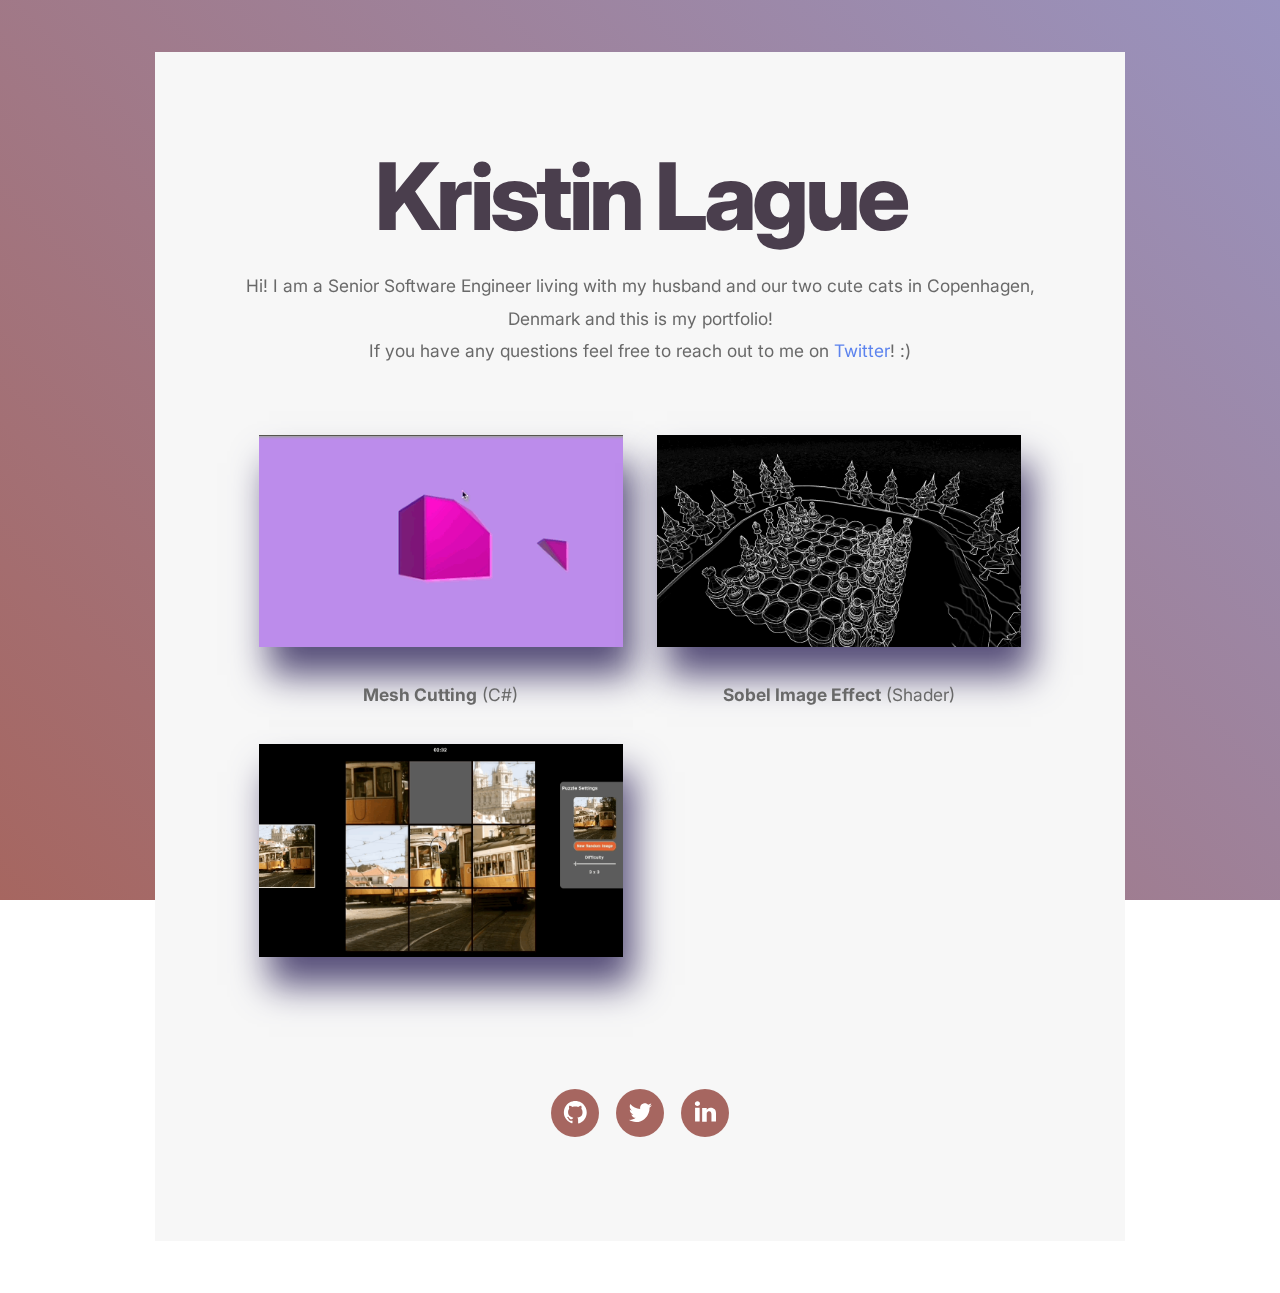
==== commit 391117b0: "Update Background" ====
--- a/index.html
+++ b/index.html
@@ -17,7 +17,7 @@
 			<div id="main">
 				<div class="inner">
 					<h1 id="text02">Kristin Lague</h1>
-					<p id="text05">Hi! I am a Senior Software Engineer living with my husband and our two cute cats in Copenhagen, Denmark and this is my portfolio! If you have any questions feel free to reach out to me on <a href="https://twitter.com/itsKristinSrsly">Twitter</a>! :)</p>
+					<p id="text05">Hi! I am a Senior Software Engineer living with my husband and our two cute cats in Copenhagen, Denmark and this is my portfolio! <br /> If you have any questions feel free to reach out to me on <a href="https://twitter.com/itsKristinSrsly">Twitter</a>! :)</p>
 					<div id="container01" class="container columns">
 						<div class="wrapper">
 							<div class="inner">
--- a/assets/main.css
+++ b/assets/main.css
@@ -24,7 +24,7 @@
 	transform: scale(1);
 	width: 100vw;
 	z-index: 0;
-	background-image: linear-gradient(45deg, #B3BDF2 0%, #9993BF 100%);
+	background-image: linear-gradient(45deg, #A66660 0%, #9993BF 100%);
 	background-position: 0% 0%;
 	background-repeat: repeat;
 	background-size: auto;
@@ -240,11 +240,12 @@
 }
 
 #text02 {
+	text-align: center;
 	color: #4A3E4D;
 	font-family: 'Inter', sans-serif;
 	letter-spacing: -0.25rem;
 	width: 100%;
-	font-size: 6.125em;
+	font-size: 5.375em;
 	line-height: 0.875;
 	font-weight: 800;
 }
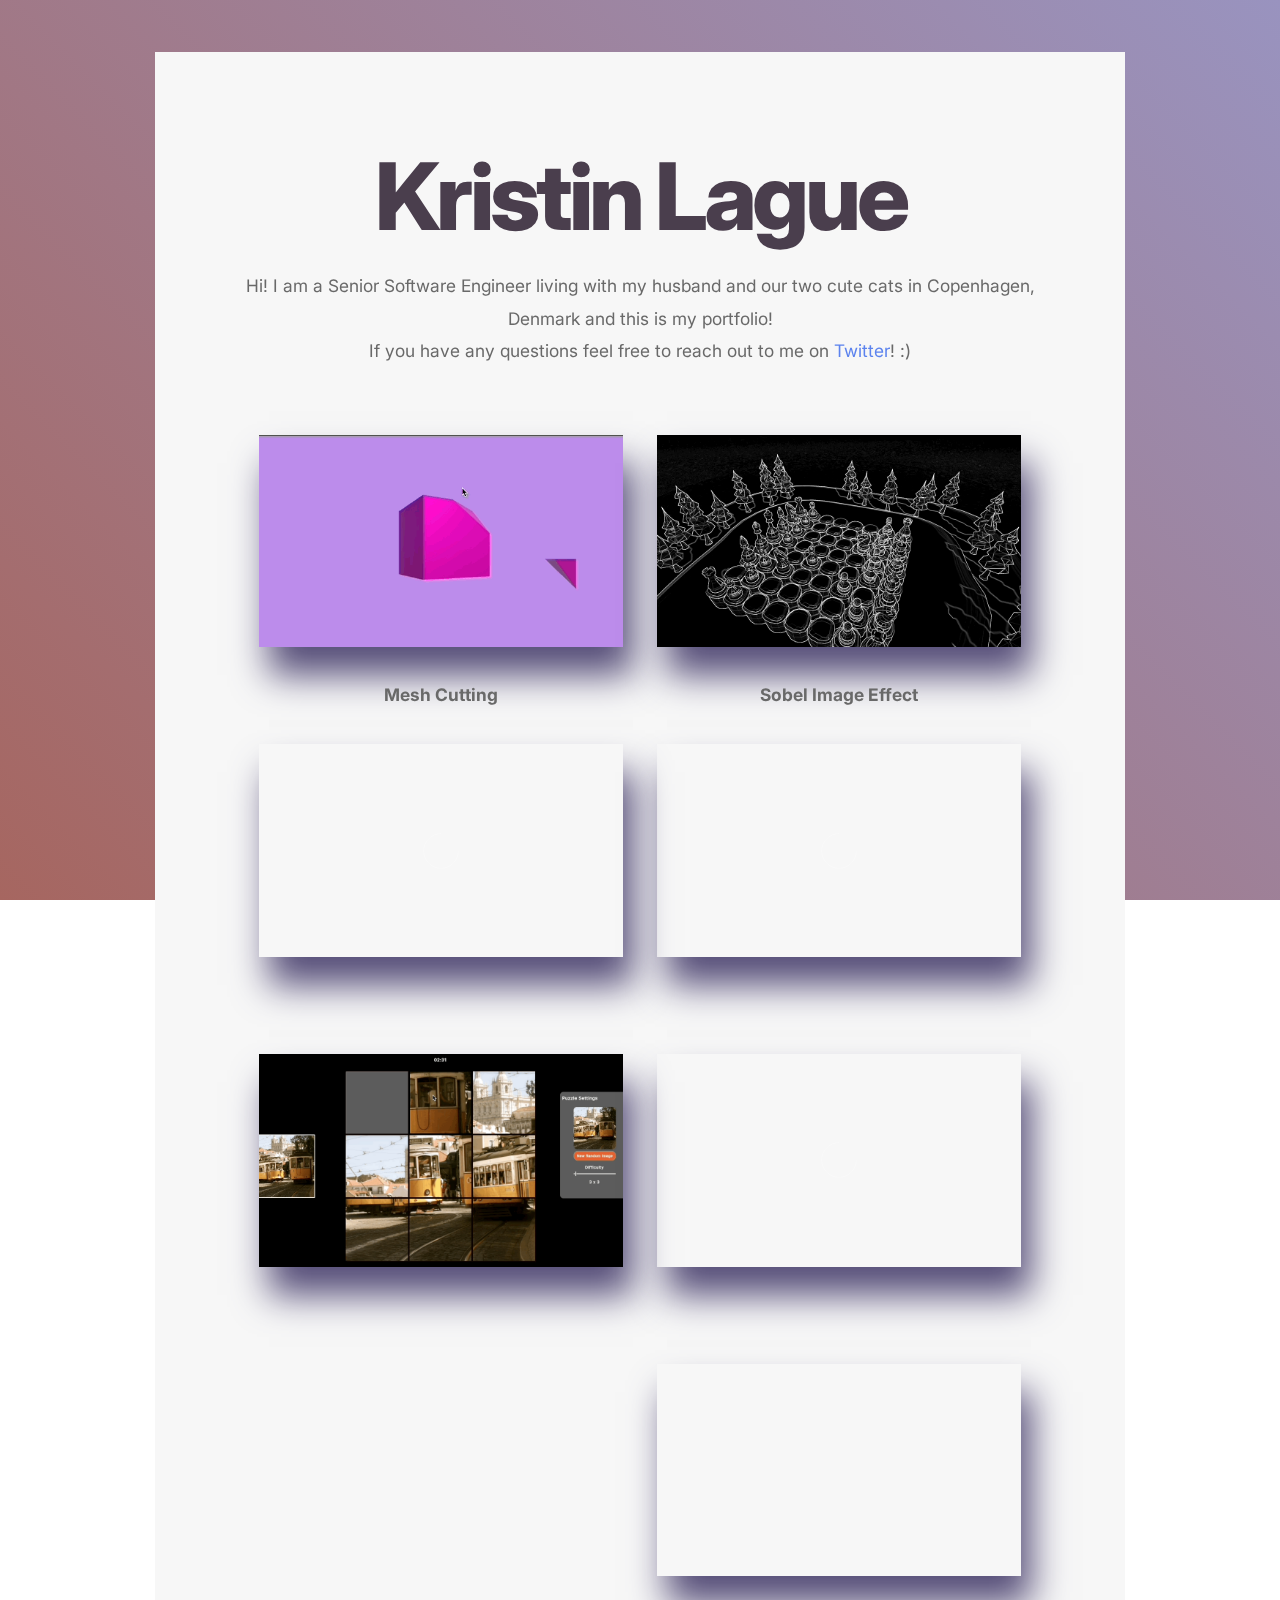
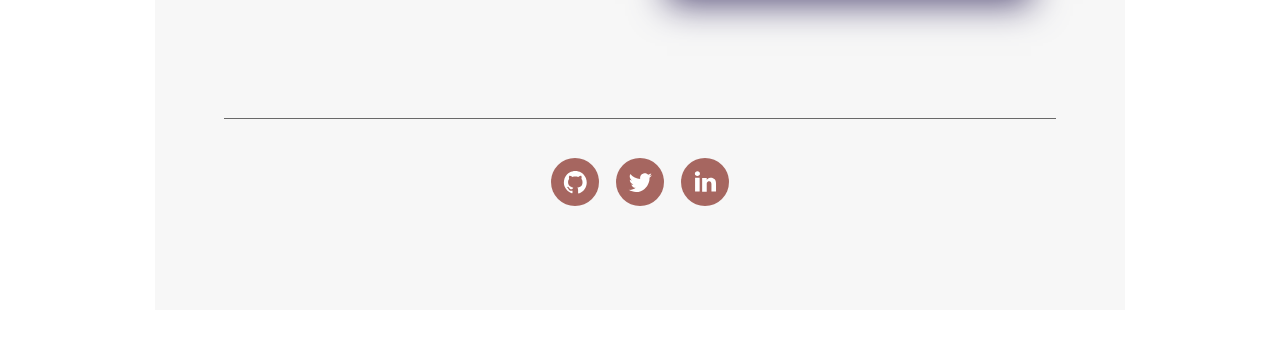
==== commit dd95ae8a: "Updates" ====
--- a/index.html
+++ b/index.html
@@ -23,23 +23,40 @@
 							<div class="inner">
 								<div>
 									<div id="image01" class="image" data-position="center">
-										<a href="https://github.com/KristinLague/Mesh-Cutting" class="frame deferred"><img src="[data-uri]%2BPHJlY3QgZmlsbD0idHJhbnNwYXJlbnQiIHdpZHRoPSIxMDAlIiBoZWlnaHQ9IjEwMCUiLz48L3N2Zz4%3D" data-src="assets/images/image01.gif" alt="Mesh Cutting Gif" /></a>
+										<a href="https://github.com/KristinLague/Mesh-Cutting" class="frame deferred"><img src="[data-uri]%2BPHJlY3QgZmlsbD0idHJhbnNwYXJlbnQiIHdpZHRoPSIxMDAlIiBoZWlnaHQ9IjEwMCUiLz48L3N2Zz4%3D" data-src="assets/images/image01.gif" alt="Mesh Cutting Gif" /></a>
 									</div>
-									<p id="text01"><strong>Mesh Cutting</strong> (C#)</p>
+									<p id="text01"><strong>Mesh Cutting</strong></p>
+									<div id="image06" class="image" data-position="center">
+										<a href="https://github.com/KristinLague/Low-Poly-Terrain-Generator" class="frame deferred"><img src="[data-uri]%2BPHJlY3QgZmlsbD0idHJhbnNwYXJlbnQiIHdpZHRoPSIxMDAlIiBoZWlnaHQ9IjEwMCUiLz48L3N2Zz4%3D" data-src="assets/images/image06.gif" alt="terrain Gif" /></a>
+									</div>
+									<p id="text08"><strong>Low-Poly Terrain Generator</strong></p>
 									<div id="image03" class="image" data-position="center">
 										<a href="https://github.com/KristinLague/SlidingPuzzle" class="frame deferred"><img src="[data-uri]%3D%3D" data-src="assets/images/image03.gif" alt="Sliding Puzzle Gif" /></a>
 									</div>
-									<p id="text04"><strong>Sliding Puzzle</strong> (C#)</p>
+									<p id="text04"><strong>Sliding Puzzle</strong></p>
 								</div>
 								<div>
 									<div id="image02" class="image" data-position="center">
 										<a href="https://github.com/KristinLague/SobelFilter" class="frame deferred"><img src="[data-uri]%3D%3D" data-src="assets/images/image02.gif" alt="Sobel Gif" /></a>
 									</div>
-									<p id="text03"><strong>Sobel Image Effect</strong> (Shader)</p>
+									<p id="text03"><strong>Sobel Image Effect</strong></p>
+									<div id="image04" class="image" data-position="center">
+										<a href="https://github.com/KristinLague/Jelly-Mesh-Deformation" class="frame deferred"><img src="[data-uri]%2BPHJlY3QgZmlsbD0idHJhbnNwYXJlbnQiIHdpZHRoPSIxMDAlIiBoZWlnaHQ9IjEwMCUiLz48L3N2Zz4%3D" data-src="assets/images/image04.gif" alt="Jelly Gif" /></a>
+									</div>
+									<p id="text06"><strong>Jelly Mesh Modifier</strong></p>
+									<div id="image07" class="image" data-position="center">
+										<a href="https://github.com/KristinLague/Beat-Detection" class="frame deferred"><img src="[data-uri]%2BPHJlY3QgZmlsbD0idHJhbnNwYXJlbnQiIHdpZHRoPSIxMDAlIiBoZWlnaHQ9IjEwMCUiLz48L3N2Zz4%3D" data-src="assets/images/image07.gif" alt="Beat Detection Gif" /></a>
+									</div>
+									<p id="text09"><strong>Beat Detection</strong></p>
+									<div id="image05" class="image" data-position="center">
+										<a href="https://github.com/KristinLague/Procedural-Plants" class="frame deferred"><img src="[data-uri]%2BPHJlY3QgZmlsbD0idHJhbnNwYXJlbnQiIHdpZHRoPSIxMDAlIiBoZWlnaHQ9IjEwMCUiLz48L3N2Zz4%3D" data-src="assets/images/image05.gif" alt="ProcPlants" /></a>
+									</div>
+									<p id="text07"><strong>Procedural Plants</strong></p>
 								</div>
 							</div>
 						</div>
 					</div>
+					<hr id="divider01">
 					<ul id="icons01" class="icons">
 						<li>
 							<a class="n01" href="https://github.com/KristinLague">
--- a/assets/main.css
+++ b/assets/main.css
@@ -319,6 +319,32 @@
 	margin-top: 1rem;
 }
 
+#text08 {
+	color: #696969;
+	font-family: 'Inter', sans-serif;
+	font-size: 1em;
+	line-height: 1.875;
+	font-weight: 400;
+}
+
+#text08 a {
+	color: #5C83EE;
+	text-decoration: none;
+}
+
+#text08 a:hover {
+	color: #10182F;
+}
+
+#text08 mark {
+	color: #D4AF37;
+	background-color: transparent;
+}
+
+#text08 span.p:nth-child(n + 2) {
+	margin-top: 1rem;
+}
+
 #text04 {
 	color: #696969;
 	font-family: 'Inter', sans-serif;
@@ -368,6 +394,84 @@
 }
 
 #text03 span.p:nth-child(n + 2) {
+	margin-top: 1rem;
+}
+
+#text06 {
+	color: #696969;
+	font-family: 'Inter', sans-serif;
+	font-size: 1em;
+	line-height: 1.875;
+	font-weight: 400;
+}
+
+#text06 a {
+	color: #5C83EE;
+	text-decoration: none;
+}
+
+#text06 a:hover {
+	color: #10182F;
+}
+
+#text06 mark {
+	color: #D4AF37;
+	background-color: transparent;
+}
+
+#text06 span.p:nth-child(n + 2) {
+	margin-top: 1rem;
+}
+
+#text09 {
+	color: #696969;
+	font-family: 'Inter', sans-serif;
+	font-size: 1em;
+	line-height: 1.875;
+	font-weight: 400;
+}
+
+#text09 a {
+	color: #5C83EE;
+	text-decoration: none;
+}
+
+#text09 a:hover {
+	color: #10182F;
+}
+
+#text09 mark {
+	color: #D4AF37;
+	background-color: transparent;
+}
+
+#text09 span.p:nth-child(n + 2) {
+	margin-top: 1rem;
+}
+
+#text07 {
+	color: #696969;
+	font-family: 'Inter', sans-serif;
+	font-size: 1em;
+	line-height: 1.875;
+	font-weight: 400;
+}
+
+#text07 a {
+	color: #5C83EE;
+	text-decoration: none;
+}
+
+#text07 a:hover {
+	color: #10182F;
+}
+
+#text07 mark {
+	color: #D4AF37;
+	background-color: transparent;
+}
+
+#text07 span.p:nth-child(n + 2) {
 	margin-top: 1rem;
 }
 
@@ -606,6 +710,24 @@
 	transition: none;
 }
 
+#image06 .frame {
+	width: 22rem;
+	height: 12.25rem;
+	box-shadow: 0.599rem 1.644rem 2rem 0rem #554D78;
+	transition: none;
+}
+
+#image06 img {
+	height: 100% !important;
+	object-fit: cover;
+	object-position: center;
+	width: 100% !important;
+}
+
+#image06 .frame img {
+	transition: none;
+}
+
 #image03 .frame {
 	width: 22rem;
 	height: 12.25rem;
@@ -640,6 +762,81 @@
 
 #image02 .frame img {
 	transition: none;
+}
+
+#image04 .frame {
+	width: 22rem;
+	height: 12.25rem;
+	box-shadow: 0.599rem 1.644rem 2rem 0rem #554D78;
+	transition: none;
+}
+
+#image04 img {
+	height: 100% !important;
+	object-fit: cover;
+	object-position: center;
+	width: 100% !important;
+}
+
+#image04 .frame img {
+	transition: none;
+}
+
+#image07 .frame {
+	width: 22rem;
+	height: 12.25rem;
+	box-shadow: 0.599rem 1.644rem 2rem 0rem #554D78;
+	transition: none;
+}
+
+#image07 img {
+	height: 100% !important;
+	object-fit: cover;
+	object-position: center;
+	width: 100% !important;
+}
+
+#image07 .frame img {
+	transition: none;
+}
+
+#image05 .frame {
+	width: 22rem;
+	height: 12.25rem;
+	box-shadow: 0.599rem 1.644rem 2rem 0rem #554D78;
+	transition: none;
+}
+
+#image05 img {
+	height: 100% !important;
+	object-fit: cover;
+	object-position: center;
+	width: 100% !important;
+}
+
+#image05 .frame img {
+	transition: none;
+}
+
+hr {
+	border: 0;
+	padding: 0;
+	position: relative;
+	width: 100%;
+}
+
+hr:before {
+	content: '';
+	display: inline-block;
+	max-width: 100%;
+	vertical-align: middle;
+}
+
+#divider01:before {
+	width: 100%;
+	border-top: solid 1px #696969;
+	height: 1px;
+	margin-top: -0.5px;
 }
 
 .icons {
@@ -787,6 +984,13 @@
 		line-height: 1.875;
 	}
 	
+	#text08 {
+		letter-spacing: 0rem;
+		width: 100%;
+		font-size: 1em;
+		line-height: 1.875;
+	}
+	
 	#text04 {
 		letter-spacing: 0rem;
 		width: 100%;
@@ -795,6 +999,27 @@
 	}
 	
 	#text03 {
+		letter-spacing: 0rem;
+		width: 100%;
+		font-size: 1em;
+		line-height: 1.875;
+	}
+	
+	#text06 {
+		letter-spacing: 0rem;
+		width: 100%;
+		font-size: 1em;
+		line-height: 1.875;
+	}
+	
+	#text09 {
+		letter-spacing: 0rem;
+		width: 100%;
+		font-size: 1em;
+		line-height: 1.875;
+	}
+	
+	#text07 {
 		letter-spacing: 0rem;
 		width: 100%;
 		font-size: 1em;
@@ -915,6 +1140,18 @@
 		width: 100% !important;
 	}
 	
+	#image06 .frame {
+		width: 22rem;
+		height: 15.3125rem !important;
+	}
+	
+	#image06 img {
+		height: 100% !important;
+		object-fit: cover;
+		object-position: center;
+		width: 100% !important;
+	}
+	
 	#image03 .frame {
 		width: 22rem;
 		height: 15.3125rem !important;
@@ -939,6 +1176,46 @@
 		width: 100% !important;
 	}
 	
+	#image04 .frame {
+		width: 22rem;
+		height: 15.3125rem !important;
+	}
+	
+	#image04 img {
+		height: 100% !important;
+		object-fit: cover;
+		object-position: center;
+		width: 100% !important;
+	}
+	
+	#image07 .frame {
+		width: 22rem;
+		height: 15.3125rem !important;
+	}
+	
+	#image07 img {
+		height: 100% !important;
+		object-fit: cover;
+		object-position: center;
+		width: 100% !important;
+	}
+	
+	#image05 .frame {
+		width: 22rem;
+		height: 15.3125rem !important;
+	}
+	
+	#image05 img {
+		height: 100% !important;
+		object-fit: cover;
+		object-position: center;
+		width: 100% !important;
+	}
+	
+	#divider01:before {
+		width: 100rem;
+	}
+	
 	#icons01 {
 		font-size: 1.75em;
 		gap: 0.875rem;
@@ -956,11 +1233,27 @@
 		height: 12.25rem !important;
 	}
 	
+	#image06 .frame {
+		height: 12.25rem !important;
+	}
+	
 	#image03 .frame {
 		height: 12.25rem !important;
 	}
 	
 	#image02 .frame {
+		height: 12.25rem !important;
+	}
+	
+	#image04 .frame {
+		height: 12.25rem !important;
+	}
+	
+	#image07 .frame {
+		height: 12.25rem !important;
+	}
+	
+	#image05 .frame {
 		height: 12.25rem !important;
 	}
 }
@@ -984,11 +1277,27 @@
 		font-size: 1em;
 	}
 	
+	#text08 {
+		font-size: 1em;
+	}
+	
 	#text04 {
 		font-size: 1em;
 	}
 	
 	#text03 {
+		font-size: 1em;
+	}
+	
+	#text06 {
+		font-size: 1em;
+	}
+	
+	#text09 {
+		font-size: 1em;
+	}
+	
+	#text07 {
 		font-size: 1em;
 	}
 	
@@ -1002,6 +1311,10 @@
 		height: 10.71875rem !important;
 	}
 	
+	#image06 .frame {
+		height: 10.71875rem !important;
+	}
+	
 	#image03 .frame {
 		height: 10.71875rem !important;
 	}
@@ -1010,6 +1323,18 @@
 		height: 10.71875rem !important;
 	}
 	
+	#image04 .frame {
+		height: 10.71875rem !important;
+	}
+	
+	#image07 .frame {
+		height: 10.71875rem !important;
+	}
+	
+	#image05 .frame {
+		height: 10.71875rem !important;
+	}
+	
 	#icons01 {
 		gap: 0.65625rem;
 	}
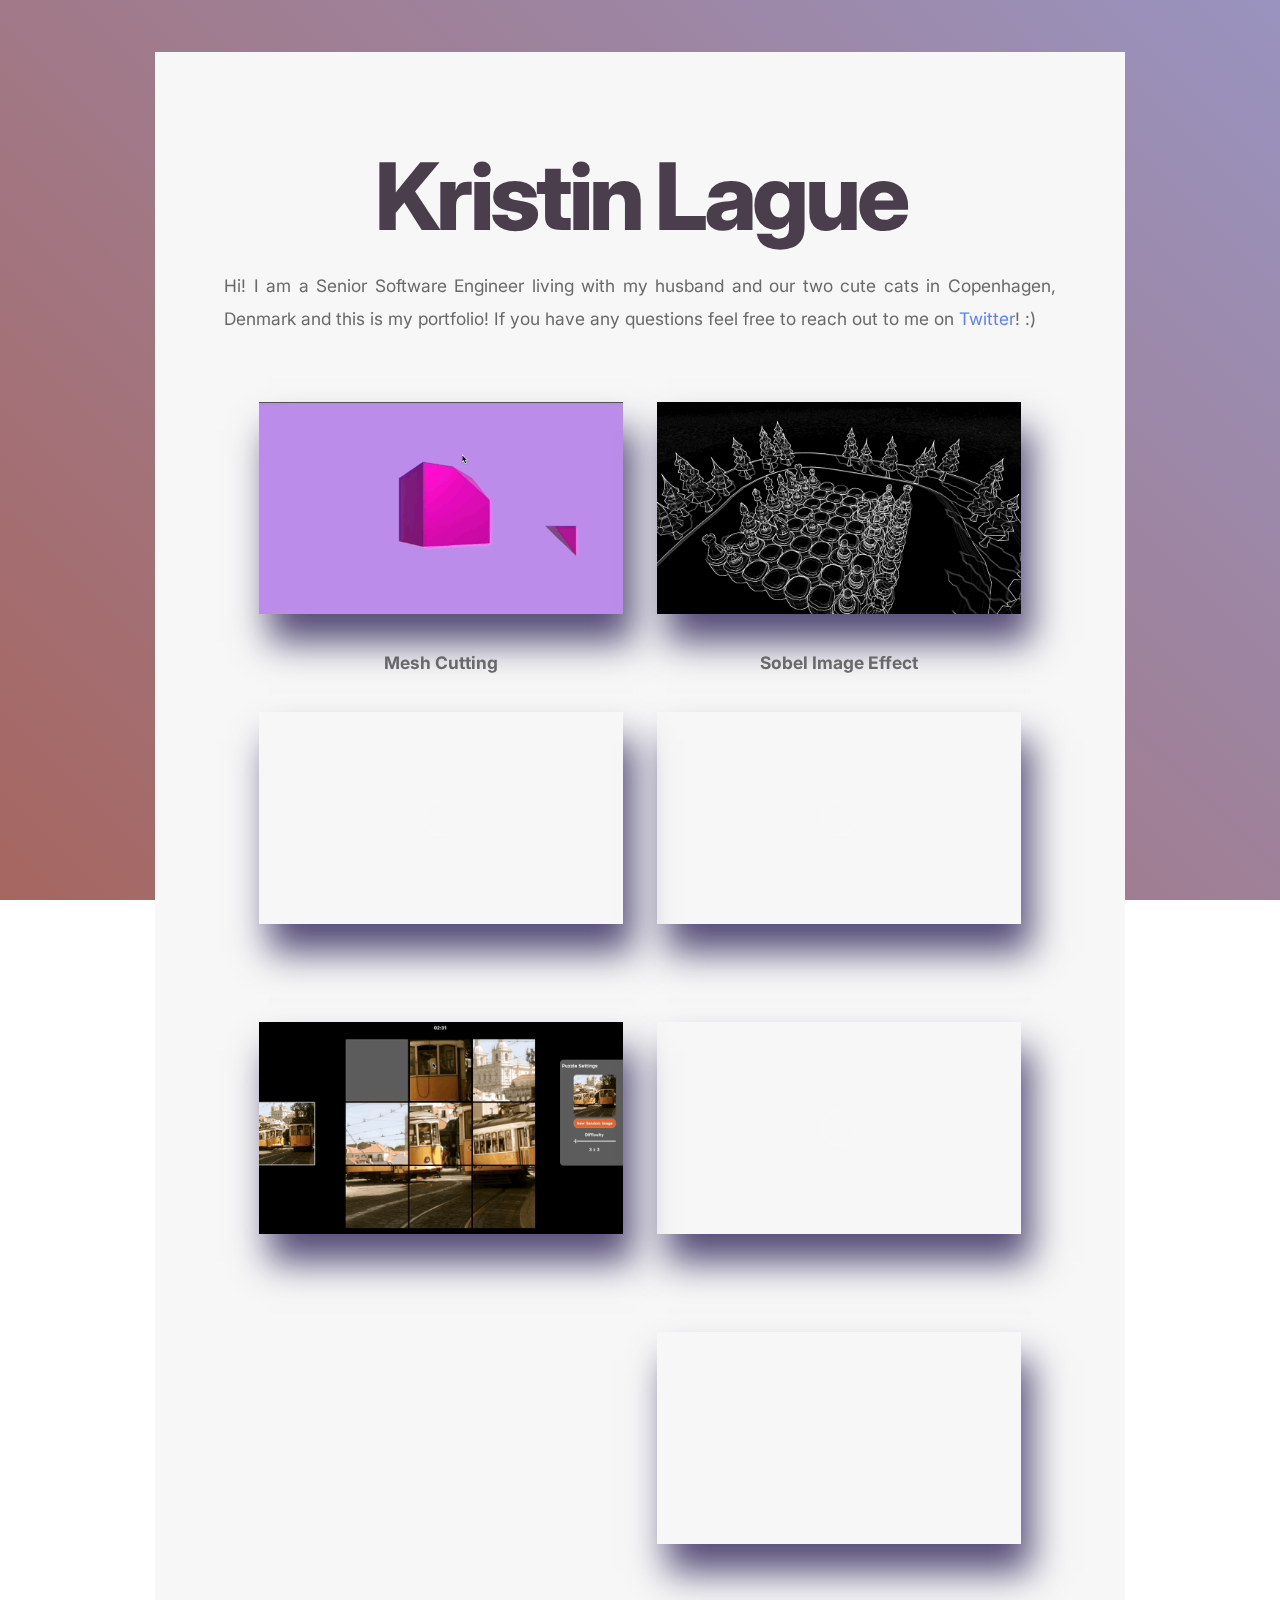
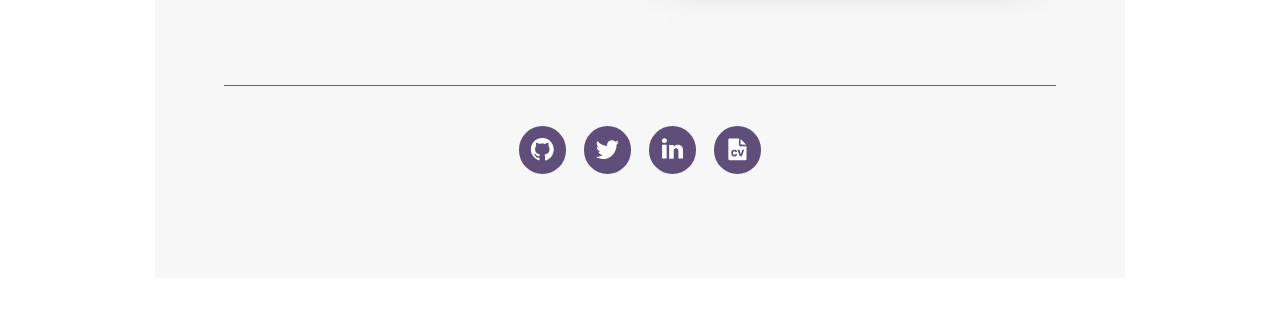
==== commit 9743323e: "Update" ====
--- a/index.html
+++ b/index.html
@@ -17,7 +17,7 @@
 			<div id="main">
 				<div class="inner">
 					<h1 id="text02">Kristin Lague</h1>
-					<p id="text05">Hi! I am a Senior Software Engineer living with my husband and our two cute cats in Copenhagen, Denmark and this is my portfolio! <br /> If you have any questions feel free to reach out to me on <a href="https://twitter.com/itsKristinSrsly">Twitter</a>! :)</p>
+					<p id="text05">Hi! I am a Senior Software Engineer living with my husband and our two cute cats in Copenhagen, Denmark and this is my portfolio! If you have any questions feel free to reach out to me on <a href="https://twitter.com/itsKristinSrsly">Twitter</a>! :)</p>
 					<div id="container01" class="container columns">
 						<div class="wrapper">
 							<div class="inner">
@@ -73,6 +73,11 @@
 								<svg><use xlink:href="assets/icons.svg#linkedin"></use></svg>
 								<span class="label">LinkedIn</span>
 							</a>
+						</li><li>
+							<a class="n04" href="https://kristinlague.github.io/resume.html">
+								<svg><use xlink:href="assets/icons.svg#cv"></use></svg>
+								<span class="label">CV</span>
+							</a>
 						</li>
 					</ul>
 				</div>
--- a/assets/main.css
+++ b/assets/main.css
@@ -268,6 +268,7 @@
 }
 
 #text05 {
+	text-align: justify;
 	color: #696969;
 	font-family: 'Inter', sans-serif;
 	font-size: 1em;
@@ -909,18 +910,26 @@
 }
 
 #icons01 .n01 {
-	background-color: #A66660;
+	background-color: #5F4E7A;
 }
 
 #icons01 .n02 {
-	background-color: #A66660;
+	background-color: #5F4E7A;
 }
 
 #icons01 .n03 {
-	background-color: #A66660;
+	background-color: #5F4E7A;
 }
 
 #icons01 .n03 svg {
+	fill: #FFFFFF;
+}
+
+#icons01 .n04 {
+	background-color: #5F4E7A;
+}
+
+#icons01 .n04 svg {
 	fill: #FFFFFF;
 }
 
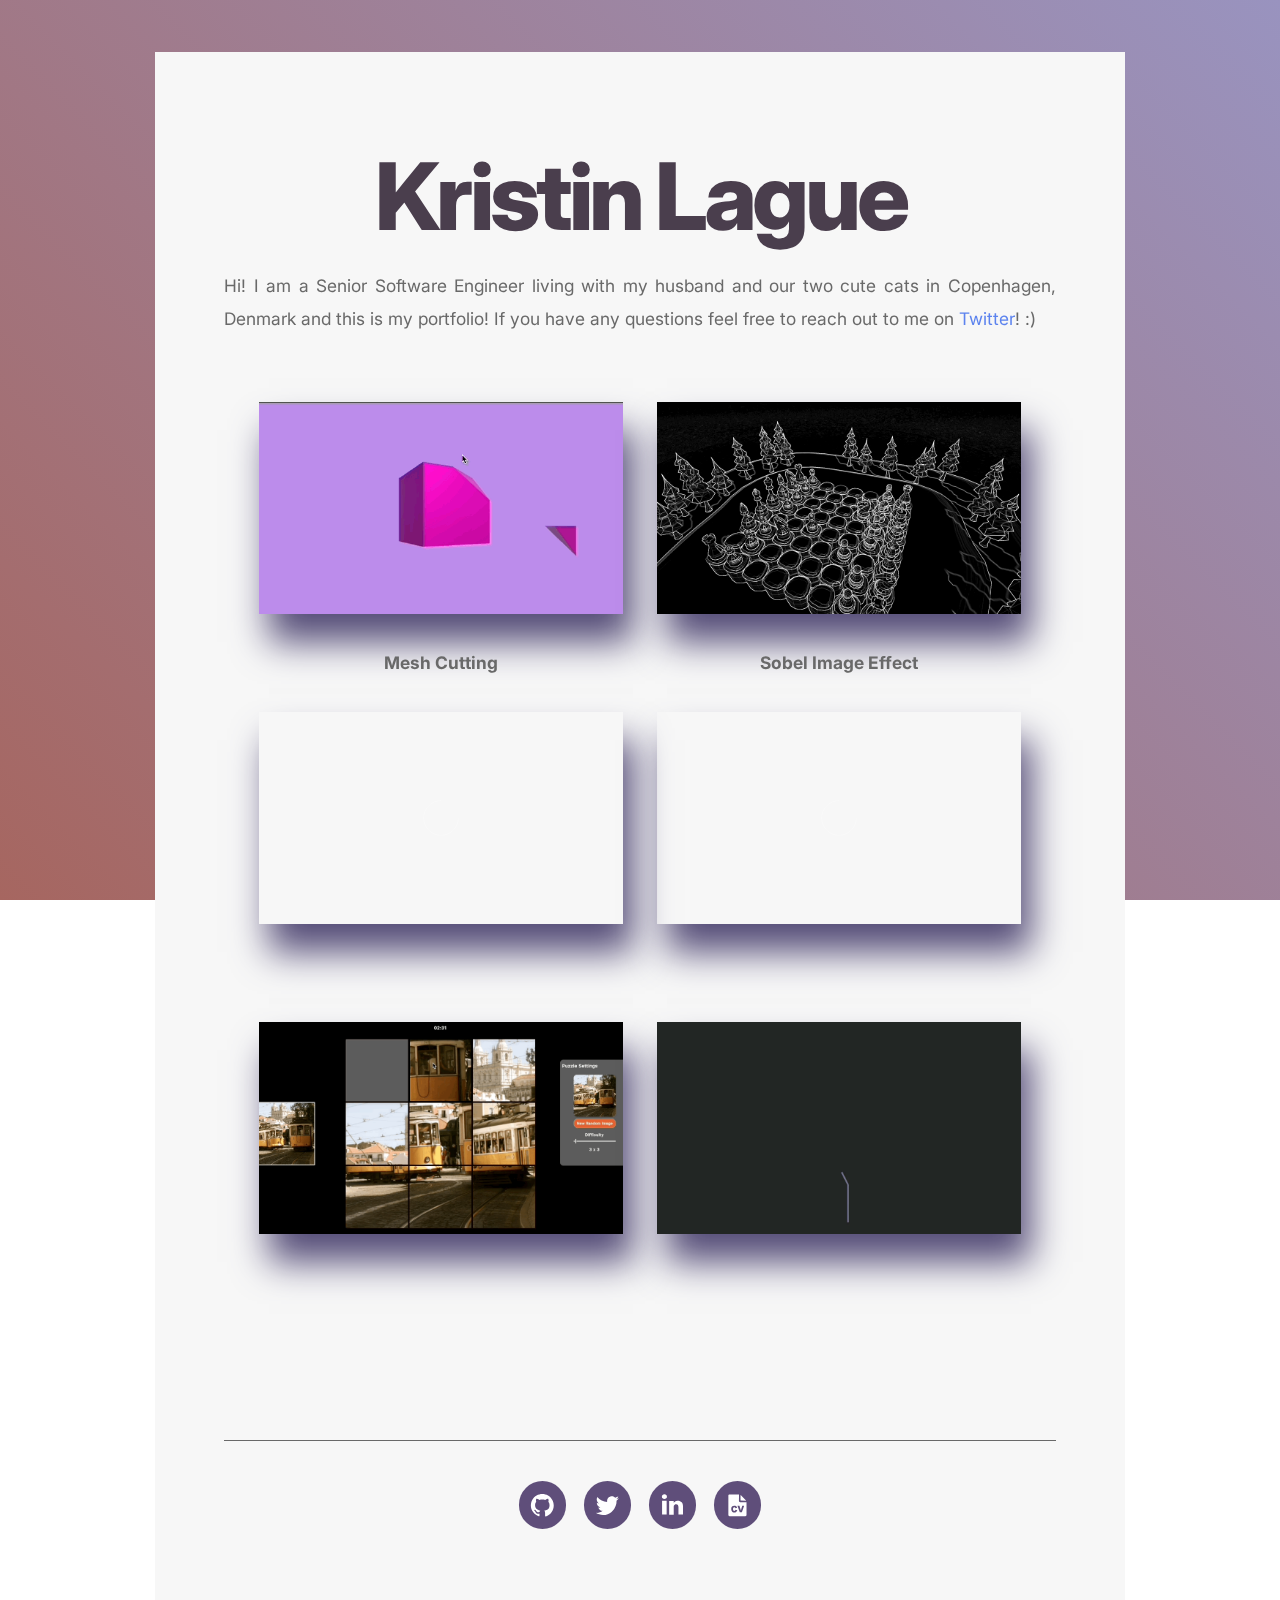
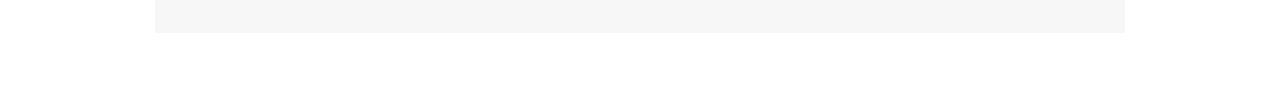
==== commit 405c9d95: "Final Cleanup" ====
--- a/index.html
+++ b/index.html
@@ -44,18 +44,15 @@
 										<a href="https://github.com/KristinLague/Jelly-Mesh-Deformation" class="frame deferred"><img src="[data-uri]%2BPHJlY3QgZmlsbD0idHJhbnNwYXJlbnQiIHdpZHRoPSIxMDAlIiBoZWlnaHQ9IjEwMCUiLz48L3N2Zz4%3D" data-src="assets/images/image04.gif" alt="Jelly Gif" /></a>
 									</div>
 									<p id="text06"><strong>Jelly Mesh Modifier</strong></p>
-									<div id="image07" class="image" data-position="center">
-										<a href="https://github.com/KristinLague/Beat-Detection" class="frame deferred"><img src="[data-uri]%2BPHJlY3QgZmlsbD0idHJhbnNwYXJlbnQiIHdpZHRoPSIxMDAlIiBoZWlnaHQ9IjEwMCUiLz48L3N2Zz4%3D" data-src="assets/images/image07.gif" alt="Beat Detection Gif" /></a>
-									</div>
-									<p id="text09"><strong>Beat Detection</strong></p>
 									<div id="image05" class="image" data-position="center">
-										<a href="https://github.com/KristinLague/Procedural-Plants" class="frame deferred"><img src="[data-uri]%2BPHJlY3QgZmlsbD0idHJhbnNwYXJlbnQiIHdpZHRoPSIxMDAlIiBoZWlnaHQ9IjEwMCUiLz48L3N2Zz4%3D" data-src="assets/images/image05.gif" alt="ProcPlants" /></a>
+										<a href="https://github.com/KristinLague/Procedural-Plants" class="frame deferred"><img src="[data-uri]%3D%3D" data-src="assets/images/image05.gif" alt="ProcPlants" /></a>
 									</div>
 									<p id="text07"><strong>Procedural Plants</strong></p>
 								</div>
 							</div>
 						</div>
 					</div>
+					<p id="text09">Check out my GitHub Profile for more!</p>
 					<hr id="divider01">
 					<ul id="icons01" class="icons">
 						<li>
--- a/assets/main.css
+++ b/assets/main.css
@@ -424,6 +424,32 @@
 	margin-top: 1rem;
 }
 
+#text07 {
+	color: #696969;
+	font-family: 'Inter', sans-serif;
+	font-size: 1em;
+	line-height: 1.875;
+	font-weight: 400;
+}
+
+#text07 a {
+	color: #5C83EE;
+	text-decoration: none;
+}
+
+#text07 a:hover {
+	color: #10182F;
+}
+
+#text07 mark {
+	color: #D4AF37;
+	background-color: transparent;
+}
+
+#text07 span.p:nth-child(n + 2) {
+	margin-top: 1rem;
+}
+
 #text09 {
 	color: #696969;
 	font-family: 'Inter', sans-serif;
@@ -447,32 +473,6 @@
 }
 
 #text09 span.p:nth-child(n + 2) {
-	margin-top: 1rem;
-}
-
-#text07 {
-	color: #696969;
-	font-family: 'Inter', sans-serif;
-	font-size: 1em;
-	line-height: 1.875;
-	font-weight: 400;
-}
-
-#text07 a {
-	color: #5C83EE;
-	text-decoration: none;
-}
-
-#text07 a:hover {
-	color: #10182F;
-}
-
-#text07 mark {
-	color: #D4AF37;
-	background-color: transparent;
-}
-
-#text07 span.p:nth-child(n + 2) {
 	margin-top: 1rem;
 }
 
@@ -780,24 +780,6 @@
 }
 
 #image04 .frame img {
-	transition: none;
-}
-
-#image07 .frame {
-	width: 22rem;
-	height: 12.25rem;
-	box-shadow: 0.599rem 1.644rem 2rem 0rem #554D78;
-	transition: none;
-}
-
-#image07 img {
-	height: 100% !important;
-	object-fit: cover;
-	object-position: center;
-	width: 100% !important;
-}
-
-#image07 .frame img {
 	transition: none;
 }
 
@@ -1021,14 +1003,14 @@
 		line-height: 1.875;
 	}
 	
-	#text09 {
+	#text07 {
 		letter-spacing: 0rem;
 		width: 100%;
 		font-size: 1em;
 		line-height: 1.875;
 	}
 	
-	#text07 {
+	#text09 {
 		letter-spacing: 0rem;
 		width: 100%;
 		font-size: 1em;
@@ -1197,18 +1179,6 @@
 		width: 100% !important;
 	}
 	
-	#image07 .frame {
-		width: 22rem;
-		height: 15.3125rem !important;
-	}
-	
-	#image07 img {
-		height: 100% !important;
-		object-fit: cover;
-		object-position: center;
-		width: 100% !important;
-	}
-	
 	#image05 .frame {
 		width: 22rem;
 		height: 15.3125rem !important;
@@ -1258,10 +1228,6 @@
 		height: 12.25rem !important;
 	}
 	
-	#image07 .frame {
-		height: 12.25rem !important;
-	}
-	
 	#image05 .frame {
 		height: 12.25rem !important;
 	}
@@ -1302,11 +1268,11 @@
 		font-size: 1em;
 	}
 	
+	#text07 {
+		font-size: 1em;
+	}
+	
 	#text09 {
-		font-size: 1em;
-	}
-	
-	#text07 {
 		font-size: 1em;
 	}
 	
@@ -1336,10 +1302,6 @@
 		height: 10.71875rem !important;
 	}
 	
-	#image07 .frame {
-		height: 10.71875rem !important;
-	}
-	
 	#image05 .frame {
 		height: 10.71875rem !important;
 	}
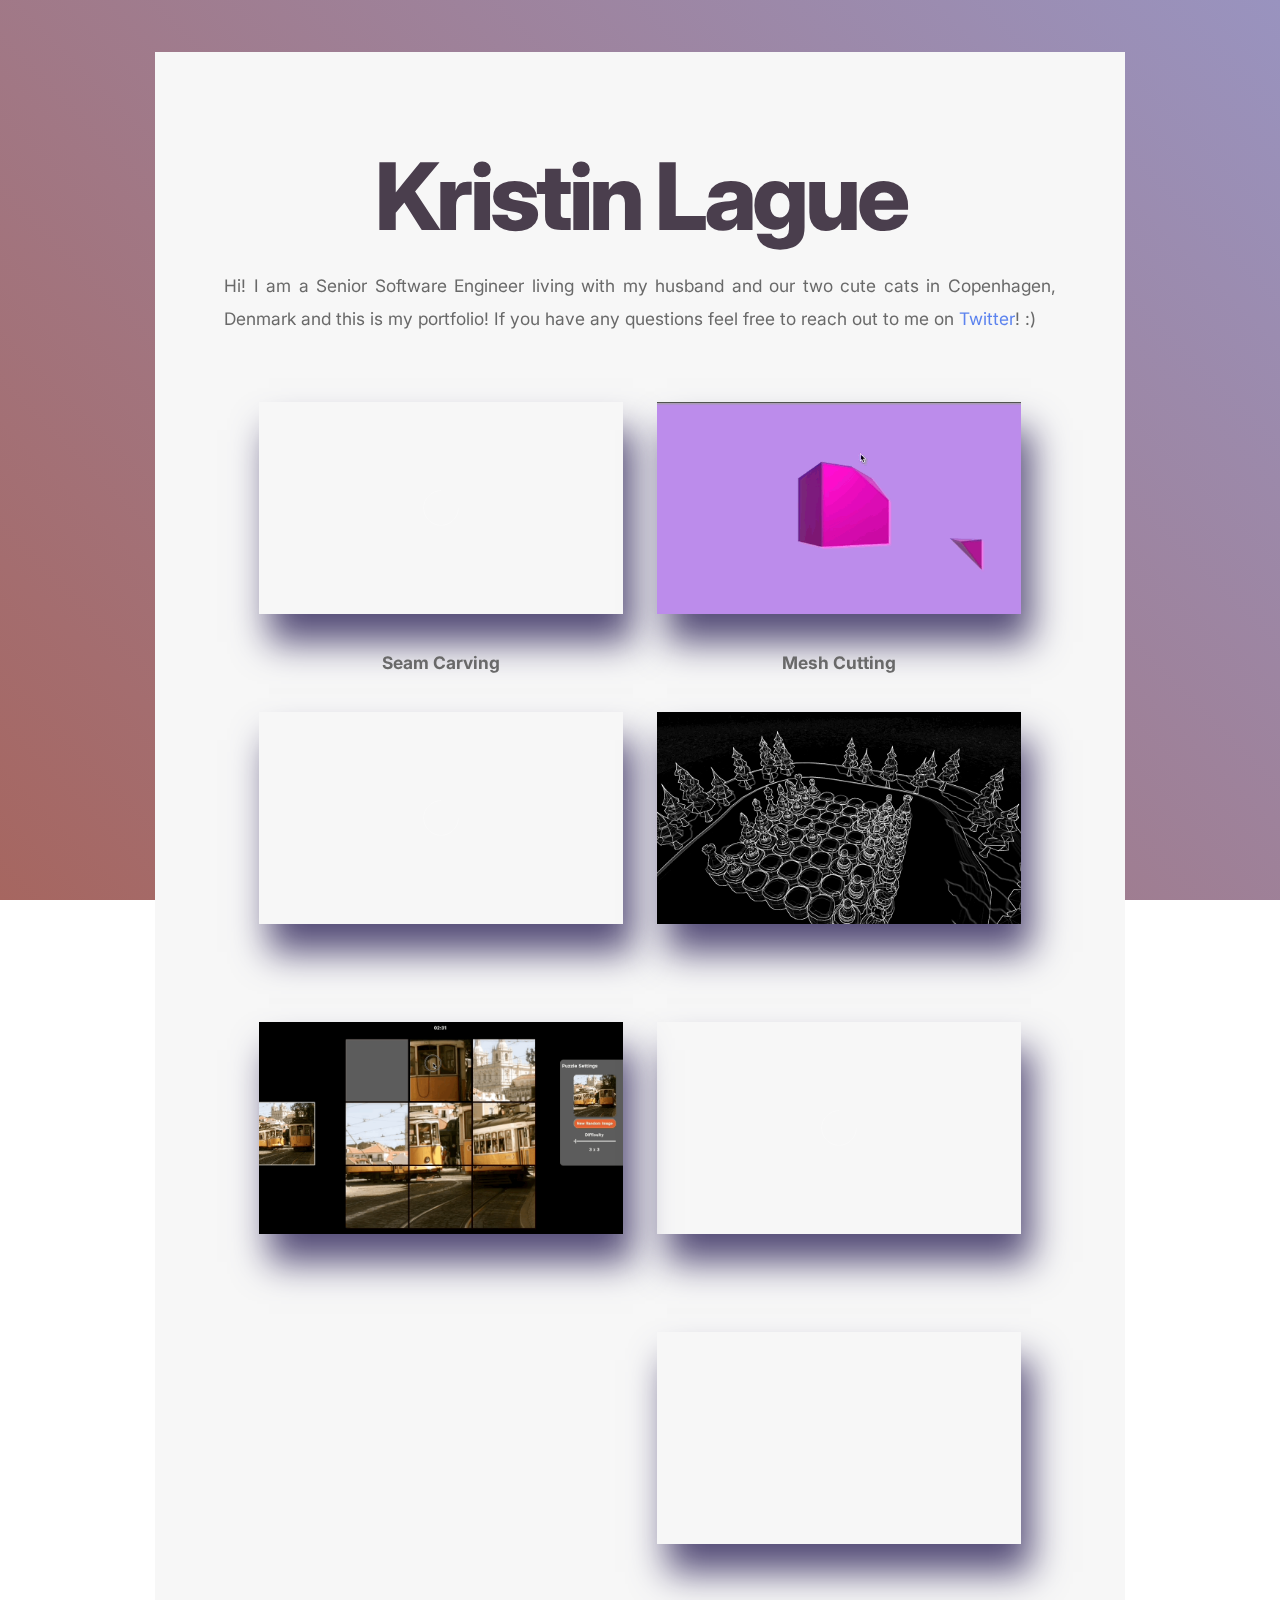
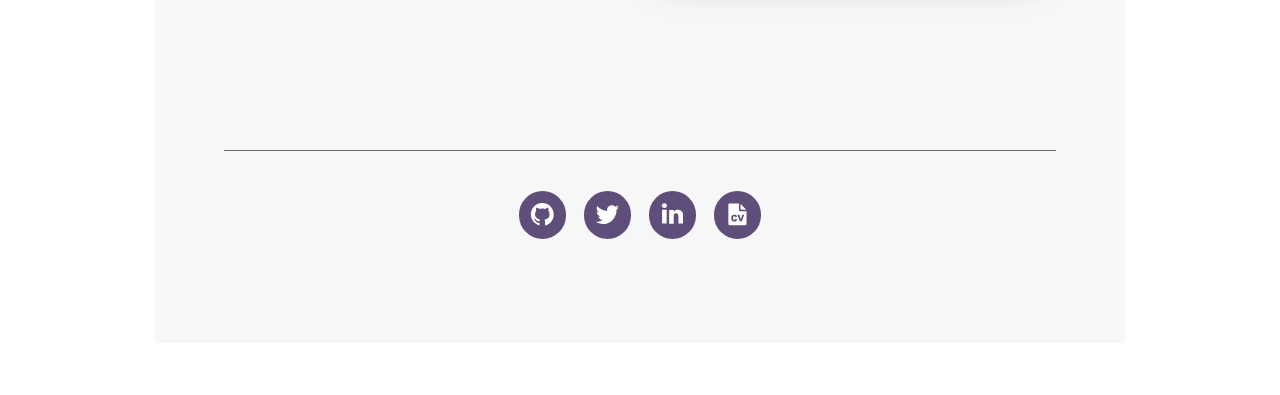
==== commit 94017111: "Update Website" ====
--- a/index.html
+++ b/index.html
@@ -22,10 +22,10 @@
 						<div class="wrapper">
 							<div class="inner">
 								<div>
-									<div id="image01" class="image" data-position="center">
-										<a href="https://github.com/KristinLague/Mesh-Cutting" class="frame deferred"><img src="[data-uri]%2BPHJlY3QgZmlsbD0idHJhbnNwYXJlbnQiIHdpZHRoPSIxMDAlIiBoZWlnaHQ9IjEwMCUiLz48L3N2Zz4%3D" data-src="assets/images/image01.gif" alt="Mesh Cutting Gif" /></a>
+									<div id="image07" class="image" data-position="center">
+										<a href="https://github.com/KristinLague/Seam-Carving" class="frame deferred"><img src="[data-uri]%2BPHJlY3QgZmlsbD0idHJhbnNwYXJlbnQiIHdpZHRoPSIxMDAlIiBoZWlnaHQ9IjEwMCUiLz48L3N2Zz4%3D" data-src="assets/images/image07.gif" alt="Seam Carving Gif" /></a>
 									</div>
-									<p id="text01"><strong>Mesh Cutting</strong></p>
+									<p id="text10"><strong>Seam Carving</strong></p>
 									<div id="image06" class="image" data-position="center">
 										<a href="https://github.com/KristinLague/Low-Poly-Terrain-Generator" class="frame deferred"><img src="[data-uri]%2BPHJlY3QgZmlsbD0idHJhbnNwYXJlbnQiIHdpZHRoPSIxMDAlIiBoZWlnaHQ9IjEwMCUiLz48L3N2Zz4%3D" data-src="assets/images/image06.gif" alt="terrain Gif" /></a>
 									</div>
@@ -36,6 +36,10 @@
 									<p id="text04"><strong>Sliding Puzzle</strong></p>
 								</div>
 								<div>
+									<div id="image01" class="image" data-position="center">
+										<a href="https://github.com/KristinLague/Mesh-Cutting" class="frame deferred"><img src="[data-uri]%2BPHJlY3QgZmlsbD0idHJhbnNwYXJlbnQiIHdpZHRoPSIxMDAlIiBoZWlnaHQ9IjEwMCUiLz48L3N2Zz4%3D" data-src="assets/images/image01.gif" alt="Mesh Cutting Gif" /></a>
+									</div>
+									<p id="text01"><strong>Mesh Cutting</strong></p>
 									<div id="image02" class="image" data-position="center">
 										<a href="https://github.com/KristinLague/SobelFilter" class="frame deferred"><img src="[data-uri]%3D%3D" data-src="assets/images/image02.gif" alt="Sobel Gif" /></a>
 									</div>
--- a/assets/main.css
+++ b/assets/main.css
@@ -294,6 +294,84 @@
 	margin-top: 1rem;
 }
 
+#text10 {
+	color: #696969;
+	font-family: 'Inter', sans-serif;
+	font-size: 1em;
+	line-height: 1.875;
+	font-weight: 400;
+}
+
+#text10 a {
+	color: #5C83EE;
+	text-decoration: none;
+}
+
+#text10 a:hover {
+	color: #10182F;
+}
+
+#text10 mark {
+	color: #D4AF37;
+	background-color: transparent;
+}
+
+#text10 span.p:nth-child(n + 2) {
+	margin-top: 1rem;
+}
+
+#text08 {
+	color: #696969;
+	font-family: 'Inter', sans-serif;
+	font-size: 1em;
+	line-height: 1.875;
+	font-weight: 400;
+}
+
+#text08 a {
+	color: #5C83EE;
+	text-decoration: none;
+}
+
+#text08 a:hover {
+	color: #10182F;
+}
+
+#text08 mark {
+	color: #D4AF37;
+	background-color: transparent;
+}
+
+#text08 span.p:nth-child(n + 2) {
+	margin-top: 1rem;
+}
+
+#text04 {
+	color: #696969;
+	font-family: 'Inter', sans-serif;
+	font-size: 1em;
+	line-height: 1.875;
+	font-weight: 400;
+}
+
+#text04 a {
+	color: #5C83EE;
+	text-decoration: none;
+}
+
+#text04 a:hover {
+	color: #10182F;
+}
+
+#text04 mark {
+	color: #D4AF37;
+	background-color: transparent;
+}
+
+#text04 span.p:nth-child(n + 2) {
+	margin-top: 1rem;
+}
+
 #text01 {
 	color: #696969;
 	font-family: 'Inter', sans-serif;
@@ -317,58 +395,6 @@
 }
 
 #text01 span.p:nth-child(n + 2) {
-	margin-top: 1rem;
-}
-
-#text08 {
-	color: #696969;
-	font-family: 'Inter', sans-serif;
-	font-size: 1em;
-	line-height: 1.875;
-	font-weight: 400;
-}
-
-#text08 a {
-	color: #5C83EE;
-	text-decoration: none;
-}
-
-#text08 a:hover {
-	color: #10182F;
-}
-
-#text08 mark {
-	color: #D4AF37;
-	background-color: transparent;
-}
-
-#text08 span.p:nth-child(n + 2) {
-	margin-top: 1rem;
-}
-
-#text04 {
-	color: #696969;
-	font-family: 'Inter', sans-serif;
-	font-size: 1em;
-	line-height: 1.875;
-	font-weight: 400;
-}
-
-#text04 a {
-	color: #5C83EE;
-	text-decoration: none;
-}
-
-#text04 a:hover {
-	color: #10182F;
-}
-
-#text04 mark {
-	color: #D4AF37;
-	background-color: transparent;
-}
-
-#text04 span.p:nth-child(n + 2) {
 	margin-top: 1rem;
 }
 
@@ -693,6 +719,60 @@
 	border-bottom-right-radius: inherit;
 }
 
+#image07 .frame {
+	width: 22rem;
+	height: 12.25rem;
+	box-shadow: 0.599rem 1.644rem 2rem 0rem #554D78;
+	transition: none;
+}
+
+#image07 img {
+	height: 100% !important;
+	object-fit: cover;
+	object-position: center;
+	width: 100% !important;
+}
+
+#image07 .frame img {
+	transition: none;
+}
+
+#image06 .frame {
+	width: 22rem;
+	height: 12.25rem;
+	box-shadow: 0.599rem 1.644rem 2rem 0rem #554D78;
+	transition: none;
+}
+
+#image06 img {
+	height: 100% !important;
+	object-fit: cover;
+	object-position: center;
+	width: 100% !important;
+}
+
+#image06 .frame img {
+	transition: none;
+}
+
+#image03 .frame {
+	width: 22rem;
+	height: 12.25rem;
+	box-shadow: 0.599rem 1.644rem 2rem 0rem #554D78;
+	transition: none;
+}
+
+#image03 img {
+	height: 100% !important;
+	object-fit: cover;
+	object-position: center;
+	width: 100% !important;
+}
+
+#image03 .frame img {
+	transition: none;
+}
+
 #image01 .frame {
 	width: 22rem;
 	height: 12.25rem;
@@ -708,42 +788,6 @@
 }
 
 #image01 .frame img {
-	transition: none;
-}
-
-#image06 .frame {
-	width: 22rem;
-	height: 12.25rem;
-	box-shadow: 0.599rem 1.644rem 2rem 0rem #554D78;
-	transition: none;
-}
-
-#image06 img {
-	height: 100% !important;
-	object-fit: cover;
-	object-position: center;
-	width: 100% !important;
-}
-
-#image06 .frame img {
-	transition: none;
-}
-
-#image03 .frame {
-	width: 22rem;
-	height: 12.25rem;
-	box-shadow: 0.599rem 1.644rem 2rem 0rem #554D78;
-	transition: none;
-}
-
-#image03 img {
-	height: 100% !important;
-	object-fit: cover;
-	object-position: center;
-	width: 100% !important;
-}
-
-#image03 .frame img {
 	transition: none;
 }
 
@@ -968,7 +1012,7 @@
 		line-height: 1.875;
 	}
 	
-	#text01 {
+	#text10 {
 		letter-spacing: 0rem;
 		width: 100%;
 		font-size: 1em;
@@ -983,6 +1027,13 @@
 	}
 	
 	#text04 {
+		letter-spacing: 0rem;
+		width: 100%;
+		font-size: 1em;
+		line-height: 1.875;
+	}
+	
+	#text01 {
 		letter-spacing: 0rem;
 		width: 100%;
 		font-size: 1em;
@@ -1119,6 +1170,42 @@
 		width: 100% !important;
 	}
 	
+	#image07 .frame {
+		width: 22rem;
+		height: 15.3125rem !important;
+	}
+	
+	#image07 img {
+		height: 100% !important;
+		object-fit: cover;
+		object-position: center;
+		width: 100% !important;
+	}
+	
+	#image06 .frame {
+		width: 22rem;
+		height: 15.3125rem !important;
+	}
+	
+	#image06 img {
+		height: 100% !important;
+		object-fit: cover;
+		object-position: center;
+		width: 100% !important;
+	}
+	
+	#image03 .frame {
+		width: 22rem;
+		height: 15.3125rem !important;
+	}
+	
+	#image03 img {
+		height: 100% !important;
+		object-fit: cover;
+		object-position: center;
+		width: 100% !important;
+	}
+	
 	#image01 .frame {
 		width: 22rem;
 		height: 15.3125rem !important;
@@ -1131,30 +1218,6 @@
 		width: 100% !important;
 	}
 	
-	#image06 .frame {
-		width: 22rem;
-		height: 15.3125rem !important;
-	}
-	
-	#image06 img {
-		height: 100% !important;
-		object-fit: cover;
-		object-position: center;
-		width: 100% !important;
-	}
-	
-	#image03 .frame {
-		width: 22rem;
-		height: 15.3125rem !important;
-	}
-	
-	#image03 img {
-		height: 100% !important;
-		object-fit: cover;
-		object-position: center;
-		width: 100% !important;
-	}
-	
 	#image02 .frame {
 		width: 22rem;
 		height: 15.3125rem !important;
@@ -1208,7 +1271,7 @@
 	
 	
 	
-	#image01 .frame {
+	#image07 .frame {
 		height: 12.25rem !important;
 	}
 	
@@ -1217,6 +1280,10 @@
 	}
 	
 	#image03 .frame {
+		height: 12.25rem !important;
+	}
+	
+	#image01 .frame {
 		height: 12.25rem !important;
 	}
 	
@@ -1248,15 +1315,19 @@
 		font-size: 1em;
 	}
 	
+	#text10 {
+		font-size: 1em;
+	}
+	
+	#text08 {
+		font-size: 1em;
+	}
+	
+	#text04 {
+		font-size: 1em;
+	}
+	
 	#text01 {
-		font-size: 1em;
-	}
-	
-	#text08 {
-		font-size: 1em;
-	}
-	
-	#text04 {
 		font-size: 1em;
 	}
 	
@@ -1282,18 +1353,22 @@
 		--padding-vertical: 1.5rem;
 	}
 	
+	#image07 .frame {
+		height: 10.71875rem !important;
+	}
+	
+	#image06 .frame {
+		height: 10.71875rem !important;
+	}
+	
+	#image03 .frame {
+		height: 10.71875rem !important;
+	}
+	
 	#image01 .frame {
 		height: 10.71875rem !important;
 	}
 	
-	#image06 .frame {
-		height: 10.71875rem !important;
-	}
-	
-	#image03 .frame {
-		height: 10.71875rem !important;
-	}
-	
 	#image02 .frame {
 		height: 10.71875rem !important;
 	}
